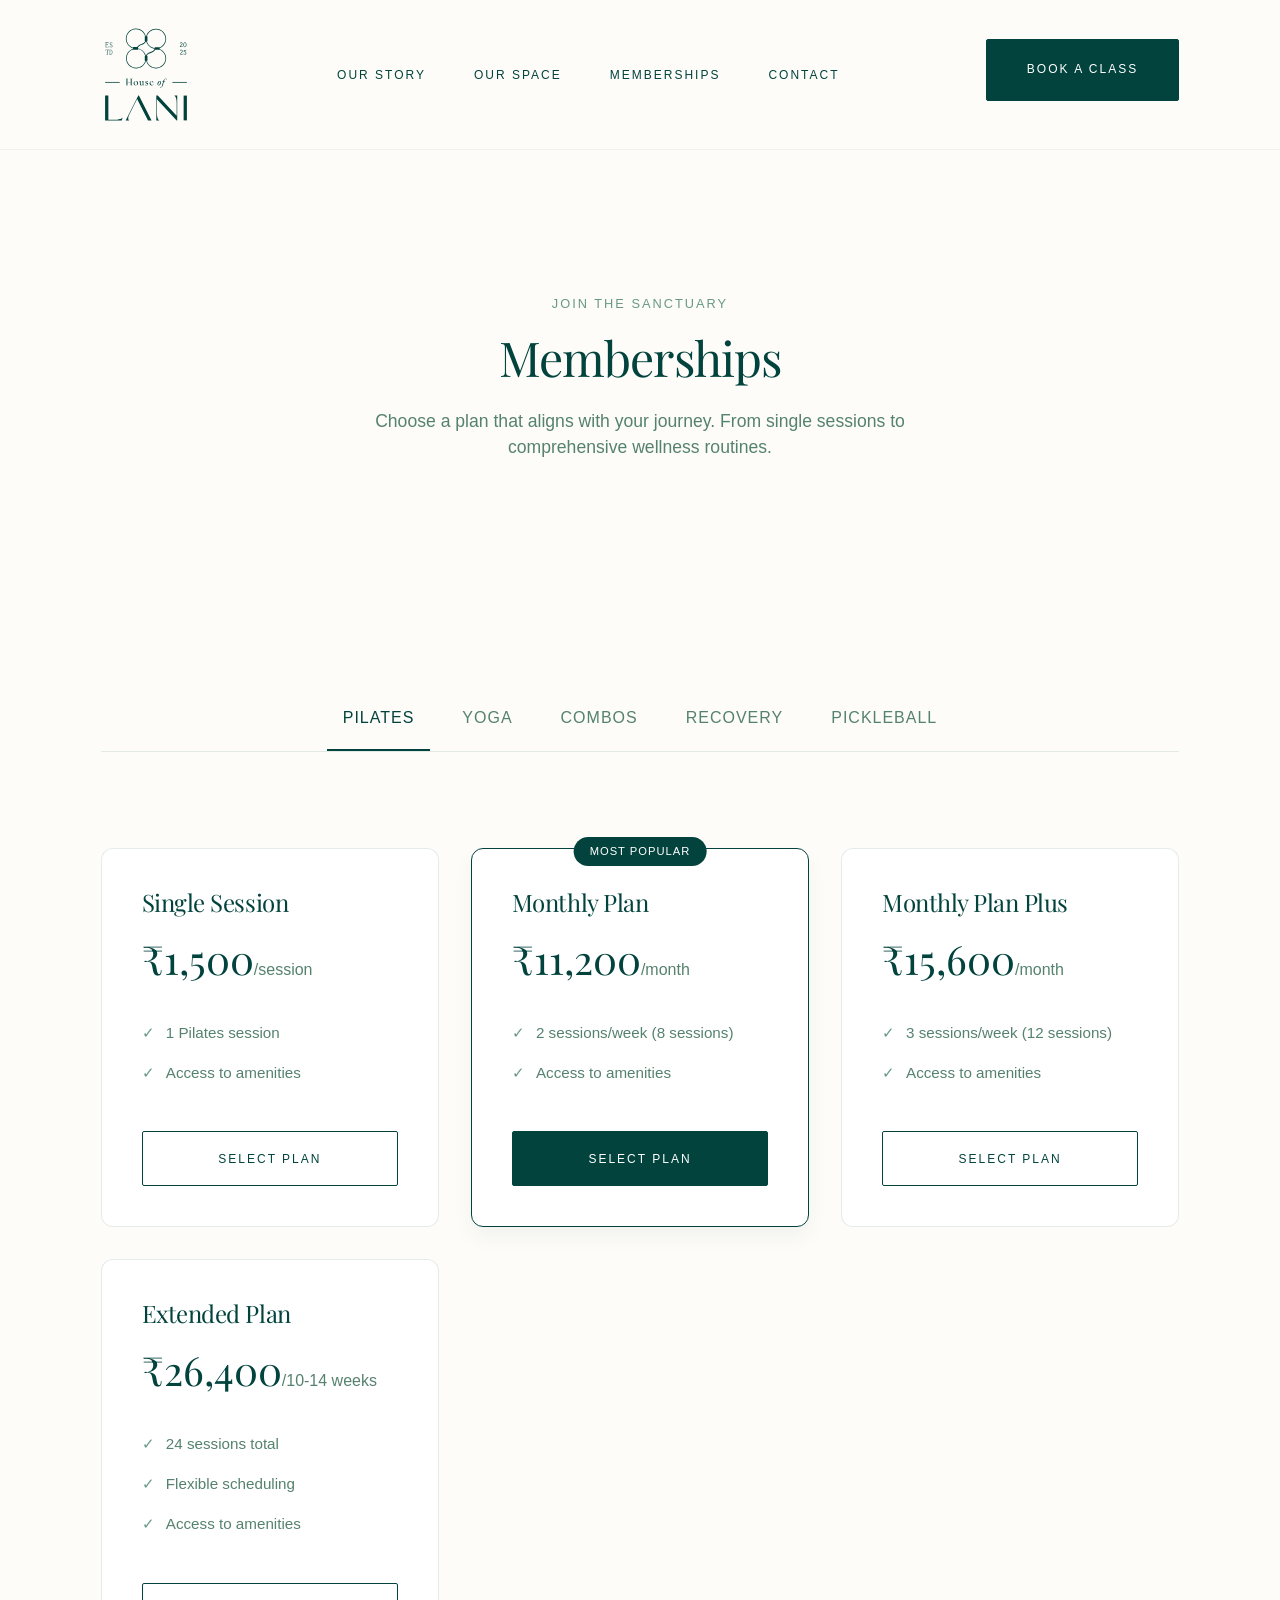
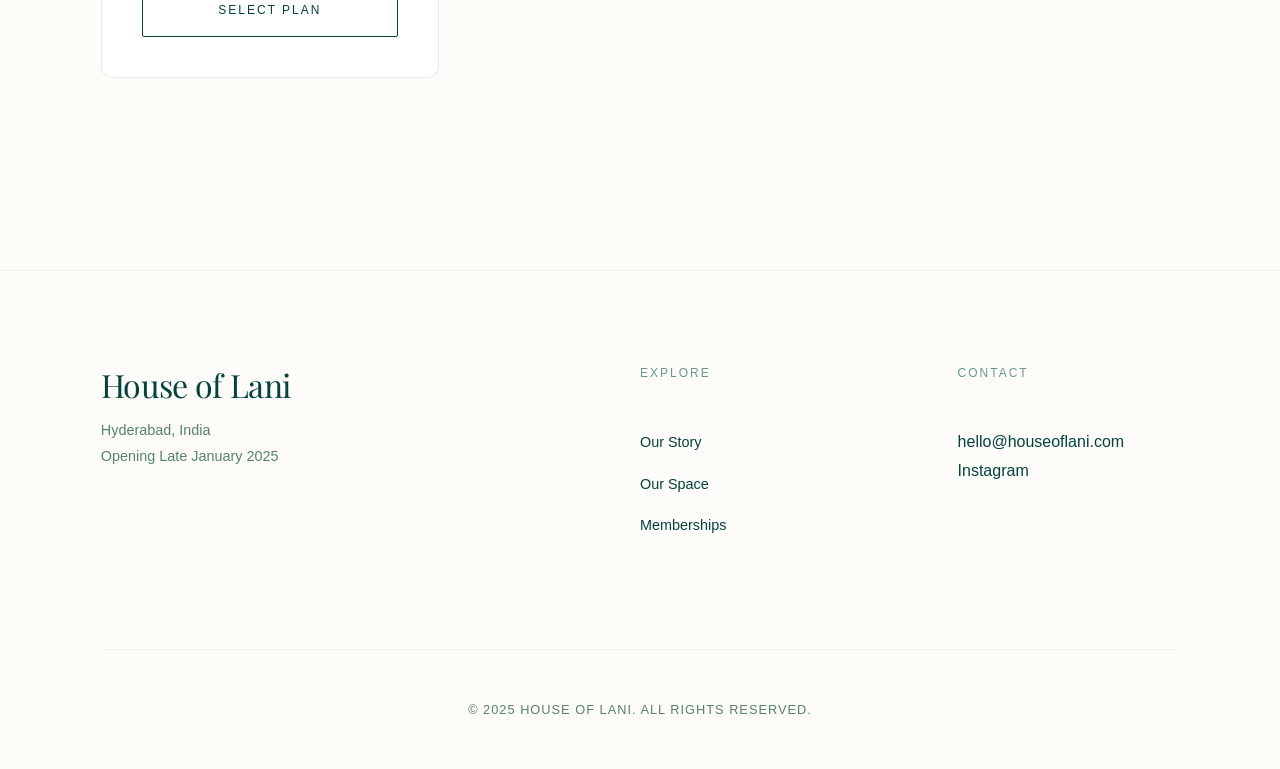
==== memberships.html @ 0f9acc12 "Add memberships page with pricing and payment modal" ====
<!doctype html>
<html lang="en">
  <head>
    <meta charset="UTF-8" />
    <meta name="viewport" content="width=device-width, initial-scale=1.0" />
    <meta
      name="description"
      content="House of Lani Memberships. Discover our plans for Pilates, Yoga, Recovery, and more."
    />
    <title>Memberships | House of Lani</title>
    <link rel="preconnect" href="https://fonts.googleapis.com" />
    <link rel="preconnect" href="https://fonts.gstatic.com" crossorigin />
    <link rel="preconnect" href="https://api.fontshare.com" />
    <link rel="preconnect" href="https://use.typekit.net" crossorigin />

    <link rel="stylesheet" href="https://use.typekit.net/cqx1maj.css" />
    <link
      href="https://api.fontshare.com/v2/css?f[]=general-sans@300,400,500,600&display=swap"
      rel="stylesheet"
    />
    <link
      href="https://fonts.googleapis.com/css2?family=Playfair+Display:ital@0;1&display=swap"
      rel="stylesheet"
    />
    <link rel="stylesheet" href="assets/css/styles.css" />
    <link rel="stylesheet" href="assets/css/memberships.css" />
  </head>
  <body>
    <header class="site-header">
      <div class="container header-inner">
        <a href="index.html" class="logo">
          <img
            src="assets/logo.svg"
            alt="House of Lani"
            class="logo-img"
            width="689"
            height="777"
          />
        </a>
        <nav class="main-nav">
          <ul>
            <li><a href="index.html#our-story">Our Story</a></li>
            <li><a href="index.html#our-space">Our Space</a></li>
            <li><a href="memberships.html" class="active">Memberships</a></li>
            <li><a href="#contact">Contact</a></li>
          </ul>
        </nav>
        <div class="header-cta">
          <a href="index.html#memberships" class="btn btn-primary"
            >Book a Class</a
          >
        </div>
        <button class="mobile-menu-toggle" aria-label="Toggle menu">
          <span></span>
          <span></span>
        </button>
      </div>
    </header>

    <main class="memberships-page">
      <section class="memberships-hero section-padding">
        <div class="container text-center">
          <span class="overline">Join the Sanctuary</span>
          <h1 class="section-title">Memberships</h1>
          <p class="lead-text">
            Choose a plan that aligns with your journey. From single sessions to
            comprehensive wellness routines.
          </p>
        </div>
      </section>

      <section class="memberships-content section-padding">
        <div class="container">
          <!-- Tab Switcher -->
          <div class="tabs-container">
            <button class="tab-btn active" data-target="pilates">
              Pilates
            </button>
            <button class="tab-btn" data-target="yoga">Yoga</button>
            <button class="tab-btn" data-target="combos">Combos</button>
            <button class="tab-btn" data-target="recovery">Recovery</button>
            <button class="tab-btn" data-target="pickleball">Pickleball</button>
          </div>

          <!-- Tab Content -->
          <div class="tab-content active" id="pilates">
            <div class="plans-grid">
              <div class="plan-card">
                <h3 class="plan-title">Single Session</h3>
                <div class="plan-price">₹1,500<span>/session</span></div>
                <ul class="plan-features">
                  <li>1 Pilates session</li>
                  <li>Access to amenities</li>
                </ul>
                <button
                  class="btn btn-outline plan-btn"
                  onclick="openPaymentModal('Pilates Single Session', '1500')"
                >
                  Select Plan
                </button>
              </div>
              <div class="plan-card featured">
                <div class="plan-badge">Most Popular</div>
                <h3 class="plan-title">Monthly Plan</h3>
                <div class="plan-price">₹11,200<span>/month</span></div>
                <ul class="plan-features">
                  <li>2 sessions/week (8 sessions)</li>
                  <li>Access to amenities</li>
                </ul>
                <button
                  class="btn btn-primary plan-btn"
                  onclick="
                    openPaymentModal(
                      'Pilates Monthly Plan (8 sessions)',
                      '11200',
                    )
                  "
                >
                  Select Plan
                </button>
              </div>
              <div class="plan-card">
                <h3 class="plan-title">Monthly Plan Plus</h3>
                <div class="plan-price">₹15,600<span>/month</span></div>
                <ul class="plan-features">
                  <li>3 sessions/week (12 sessions)</li>
                  <li>Access to amenities</li>
                </ul>
                <button
                  class="btn btn-outline plan-btn"
                  onclick="
                    openPaymentModal(
                      'Pilates Monthly Plan Plus (12 sessions)',
                      '15600',
                    )
                  "
                >
                  Select Plan
                </button>
              </div>
              <div class="plan-card">
                <h3 class="plan-title">Extended Plan</h3>
                <div class="plan-price">₹26,400<span>/10-14 weeks</span></div>
                <ul class="plan-features">
                  <li>24 sessions total</li>
                  <li>Flexible scheduling</li>
                  <li>Access to amenities</li>
                </ul>
                <button
                  class="btn btn-outline plan-btn"
                  onclick="
                    openPaymentModal(
                      'Pilates Extended Plan (24 sessions)',
                      '26400',
                    )
                  "
                >
                  Select Plan
                </button>
              </div>
            </div>
          </div>

          <div class="tab-content" id="yoga">
            <div class="plans-grid">
              <div class="plan-card">
                <h3 class="plan-title">Single Session</h3>
                <div class="plan-price">₹800<span>/session</span></div>
                <ul class="plan-features">
                  <li>1 Yoga session</li>
                  <li>Access to amenities</li>
                </ul>
                <button
                  class="btn btn-outline plan-btn"
                  onclick="openPaymentModal('Yoga Single Session', '800')"
                >
                  Select Plan
                </button>
              </div>
              <div class="plan-card featured">
                <div class="plan-badge">Most Popular</div>
                <h3 class="plan-title">Monthly Plan</h3>
                <div class="plan-price">₹8,400<span>/month</span></div>
                <ul class="plan-features">
                  <li>3 sessions/week (12 sessions)</li>
                  <li>Access to amenities</li>
                </ul>
                <button
                  class="btn btn-primary plan-btn"
                  onclick="
                    openPaymentModal('Yoga Monthly Plan (12 sessions)', '8400')
                  "
                >
                  Select Plan
                </button>
              </div>
              <div class="plan-card">
                <h3 class="plan-title">Monthly Plan Plus</h3>
                <div class="plan-price">₹13,000<span>/month</span></div>
                <ul class="plan-features">
                  <li>5 sessions/week (20 sessions)</li>
                  <li>Access to amenities</li>
                </ul>
                <button
                  class="btn btn-outline plan-btn"
                  onclick="
                    openPaymentModal(
                      'Yoga Monthly Plan Plus (20 sessions)',
                      '13000',
                    )
                  "
                >
                  Select Plan
                </button>
              </div>
            </div>
          </div>

          <div class="tab-content" id="combos">
            <div class="plans-grid">
              <div class="plan-card">
                <h3 class="plan-title">1 Month Plan</h3>
                <div class="plan-price">₹22,800<span>/month</span></div>
                <ul class="plan-features">
                  <li>3 Yoga sessions/week</li>
                  <li>3 Pilates sessions/week</li>
                  <li>Free recovery therapy (2 sessions/week)</li>
                  <li>Free workshop access</li>
                </ul>
                <button
                  class="btn btn-outline plan-btn"
                  onclick="openPaymentModal('Combo 1 Month Plan', '22800')"
                >
                  Select Plan
                </button>
              </div>
              <div class="plan-card featured">
                <div class="plan-badge">Best Value</div>
                <h3 class="plan-title">3 Month Plan</h3>
                <div class="plan-price">₹63,600<span>/3 months</span></div>
                <ul class="plan-features">
                  <li>48 Yoga sessions</li>
                  <li>36 Pilates sessions</li>
                  <li>Flexible scheduling</li>
                  <li>Free recovery therapy (2 sessions/week)</li>
                  <li>Free workshop access</li>
                </ul>
                <button
                  class="btn btn-primary plan-btn"
                  onclick="openPaymentModal('Combo 3 Month Plan', '63600')"
                >
                  Select Plan
                </button>
              </div>
              <div class="plan-card">
                <h3 class="plan-title">6 Month Plan</h3>
                <div class="plan-price">₹1,00,800<span>/6 months</span></div>
                <ul class="plan-features">
                  <li>96 Yoga sessions</li>
                  <li>72 Pilates sessions</li>
                  <li>Flexible scheduling</li>
                  <li>Free recovery therapy (2 sessions/week)</li>
                  <li>Free workshop access</li>
                </ul>
                <button
                  class="btn btn-outline plan-btn"
                  onclick="openPaymentModal('Combo 6 Month Plan', '100800')"
                >
                  Select Plan
                </button>
              </div>
            </div>
          </div>

          <div class="tab-content" id="recovery">
            <div class="plans-grid">
              <!-- Red Light Therapy -->
              <div class="plan-card">
                <h3 class="plan-title">Red Light Therapy</h3>
                <p class="plan-subtitle">30min Single Session</p>
                <div class="plan-price">₹1,100</div>
                <button
                  class="btn btn-outline plan-btn"
                  onclick="
                    openPaymentModal('Red Light Therapy (Single)', '1100')
                  "
                >
                  Select Plan
                </button>
              </div>
              <div class="plan-card">
                <h3 class="plan-title">Red Light Therapy</h3>
                <p class="plan-subtitle">5 Sessions</p>
                <div class="plan-price">₹4,995</div>
                <button
                  class="btn btn-outline plan-btn"
                  onclick="
                    openPaymentModal('Red Light Therapy (5 Sessions)', '4995')
                  "
                >
                  Select Plan
                </button>
              </div>
              <div class="plan-card">
                <h3 class="plan-title">Red Light Therapy</h3>
                <p class="plan-subtitle">10 Sessions</p>
                <div class="plan-price">₹8,990</div>
                <button
                  class="btn btn-outline plan-btn"
                  onclick="
                    openPaymentModal('Red Light Therapy (10 Sessions)', '8990')
                  "
                >
                  Select Plan
                </button>
              </div>

              <!-- Compression Therapy -->
              <div class="plan-card">
                <h3 class="plan-title">Compression Therapy</h3>
                <p class="plan-subtitle">20min Single Session</p>
                <div class="plan-price">₹1,400</div>
                <button
                  class="btn btn-outline plan-btn"
                  onclick="
                    openPaymentModal('Compression Therapy (Single)', '1400')
                  "
                >
                  Select Plan
                </button>
              </div>
              <div class="plan-card">
                <h3 class="plan-title">Compression Therapy</h3>
                <p class="plan-subtitle">6 Sessions</p>
                <div class="plan-price">₹7,195</div>
                <button
                  class="btn btn-outline plan-btn"
                  onclick="
                    openPaymentModal('Compression Therapy (6 Sessions)', '7195')
                  "
                >
                  Select Plan
                </button>
              </div>
              <div class="plan-card">
                <h3 class="plan-title">Compression Therapy</h3>
                <p class="plan-subtitle">12 Sessions</p>
                <div class="plan-price">₹11,999</div>
                <button
                  class="btn btn-outline plan-btn"
                  onclick="
                    openPaymentModal(
                      'Compression Therapy (12 Sessions)',
                      '11999',
                    )
                  "
                >
                  Select Plan
                </button>
              </div>
            </div>
          </div>

          <div class="tab-content" id="pickleball">
            <div class="plans-grid">
              <div class="plan-card featured">
                <h3 class="plan-title">Court Booking</h3>
                <p class="plan-subtitle">Per Hour</p>
                <div class="plan-price">₹1,600<span>/hour</span></div>
                <ul class="plan-features">
                  <li>2 courts available</li>
                  <li>7am to 11pm</li>
                  <li>Equipment included</li>
                </ul>
                <button
                  class="btn btn-primary plan-btn"
                  onclick="
                    openPaymentModal(
                      'Pickleball Court Booking (1 Hour)',
                      '1600',
                    )
                  "
                >
                  Select Plan
                </button>
              </div>
            </div>
          </div>
        </div>
      </section>
    </main>

    <!-- Payment Modal -->
    <div class="payment-modal" id="paymentModal">
      <div class="payment-modal-content">
        <button class="payment-modal-close" onclick="closePaymentModal()">
          &times;
        </button>
        <div class="payment-card">
          <h3 class="payment-title">Complete Your Payment</h3>
          <p class="payment-plan-name" id="paymentPlanName">Plan Name</p>
          <div class="payment-amount" id="paymentAmount">₹0</div>

          <div class="qr-container">
            <!-- Placeholder QR Code -->
            <img
              src="https://api.qrserver.com/v1/create-qr-code/?size=200x200&data=upi://pay?pa=houseoflani@upi&pn=House%20of%20Lani&cu=INR"
              alt="UPI QR Code"
              class="qr-image"
              width="200"
              height="200"
            />
            <p class="upi-id">UPI ID: <strong>houseoflani@upi</strong></p>
          </div>

          <div class="payment-instructions">
            <p>
              1. Scan the QR code with any UPI app (GPay, PhonePe, Paytm, etc.)
            </p>
            <p>
              2. Complete the payment of
              <strong id="instructionAmount">₹0</strong>
            </p>
            <p>3. Take a screenshot of the successful payment</p>
            <p>
              4. Send the screenshot to us on WhatsApp to activate your plan
            </p>
          </div>

          <a
            href="https://wa.me/918143935353"
            target="_blank"
            rel="noopener noreferrer"
            class="btn btn-primary whatsapp-btn"
          >
            I've paid, send screenshot on WhatsApp
          </a>
        </div>
      </div>
    </div>

    <footer class="site-footer" id="contact">
      <div class="container">
        <div class="footer-grid">
          <div class="footer-brand">
            <h4>House of Lani</h4>
            <p>Hyderabad, India</p>
            <p>Opening Late January 2025</p>
          </div>
          <div class="footer-links">
            <h5>Explore</h5>
            <ul>
              <li><a href="index.html#our-story">Our Story</a></li>
              <li><a href="index.html#our-space">Our Space</a></li>
              <li><a href="memberships.html">Memberships</a></li>
            </ul>
          </div>
          <div class="footer-contact">
            <h5>Contact</h5>
            <p>hello@houseoflani.com</p>
            <div class="social-links">
              <a href="#">Instagram</a>
            </div>
          </div>
        </div>
        <div class="footer-bottom">
          <p>&copy; 2025 House of Lani. All rights reserved.</p>
        </div>
      </div>
    </footer>

    <script>
      // Tab Switching Logic
      document.querySelectorAll(".tab-btn").forEach((button) => {
        button.addEventListener("click", () => {
          // Remove active class from all buttons and contents
          document
            .querySelectorAll(".tab-btn")
            .forEach((btn) => btn.classList.remove("active"));
          document
            .querySelectorAll(".tab-content")
            .forEach((content) => content.classList.remove("active"));

          // Add active class to clicked button and corresponding content
          button.classList.add("active");
          const targetId = button.getAttribute("data-target");
          document.getElementById(targetId).classList.add("active");
        });
      });

      // Payment Modal Logic
      function openPaymentModal(planName, amount) {
        document.getElementById("paymentPlanName").textContent = planName;

        // Format amount with commas
        const formattedAmount = new Intl.NumberFormat("en-IN").format(amount);
        document.getElementById("paymentAmount").textContent =
          "₹" + formattedAmount;
        document.getElementById("instructionAmount").textContent =
          "₹" + formattedAmount;

        // Update QR code with specific amount (optional, but good for UX)
        const qrImage = document.querySelector(".qr-image");
        qrImage.src = `https://api.qrserver.com/v1/create-qr-code/?size=200x200&data=upi://pay?pa=houseoflani@upi&pn=House%20of%20Lani&am=${amount}&cu=INR`;

        document.getElementById("paymentModal").classList.add("is-active");
        document.body.style.overflow = "hidden"; // Prevent scrolling behind modal
      }

      function closePaymentModal() {
        document.getElementById("paymentModal").classList.remove("is-active");
        document.body.style.overflow = ""; // Restore scrolling
      }

      // Close modal on outside click
      document
        .getElementById("paymentModal")
        .addEventListener("click", function (e) {
          if (e.target === this) {
            closePaymentModal();
          }
        });
    </script>
    <script src="assets/js/main.js" defer></script>
  </body>
</html>
---- assets/css/styles.css ----
:root {
  /* Color Palette - Refined for Luxury */
  --color-teal: #02433d;
  --color-sage: #689988;
  --color-beige: #eac29c;
  --color-mint: #c7e2cd;
  --color-peach: #ffe0da;

  --color-text-main: #02433d;
  --color-text-light: #55826e;
  --color-bg-light: #fdfcf8; /* Warmer, cleaner off-white */
  --color-white: #ffffff;

  /* Typography */
  --font-heading: "ivyora-display", "IvyOra Display", "Playfair Display", serif;
  --font-body: "General Sans", sans-serif;

  /* Spacing - Increased for "Breathing Room" */
  --spacing-sm: 1.5rem;
  --spacing-md: 3rem;
  --spacing-lg: 6rem;
  --spacing-xl: 12rem; /* Significant increase */

  /* Border Radius - Soft but refined */
  --radius-sm: 4px;
  --radius-md: 12px; /* Reduced from 24px for a more mature look */
  --radius-lg: 20px;
}

* {
  margin: 0;
  padding: 0;
  box-sizing: border-box;
}

body {
  font-family: var(--font-body);
  color: var(--color-text-main);
  background-color: var(--color-bg-light);
  line-height: 1.8; /* Increased line height */
  -webkit-font-smoothing: antialiased;
  font-weight: 300; /* Lighter body weight */
}

h1,
h2,
h3,
h4,
h5,
h6 {
  font-family: var(--font-heading);
  font-weight: 400;
  line-height: 1.1;
  margin-bottom: var(--spacing-sm);
  letter-spacing: -0.02em; /* Tighter headings for elegance */
}

h1 i,
h2 i,
h3 i {
  font-family: var(--font-heading);
  font-weight: 400;
  font-style: italic;
}

a {
  text-decoration: none;
  color: inherit;
  transition: all 0.4s ease;
}

ul {
  list-style: none;
}

img {
  max-width: 100%;
  display: block;
  object-fit: cover;
}

.container {
  width: 88%;
  max-width: 1400px; /* Wider container */
  margin: 0 auto;
  padding: 0 var(--spacing-sm);
}

.section-padding {
  padding: var(--spacing-xl) 0;
}

.text-center {
  text-align: center;
}

/* Buttons - Minimalist & Exclusive */
.btn {
  display: inline-block;
  padding: 1.2rem 2.5rem;
  border-radius: 0; /* Sharp corners for luxury, or very slight radius */
  border-radius: 2px;
  font-family: var(--font-body);
  font-weight: 400;
  text-transform: uppercase;
  letter-spacing: 2px; /* Wide tracking */
  font-size: 0.75rem;
  cursor: pointer;
  transition: all 0.4s ease;
  position: relative;
  overflow: hidden;
}

.btn-primary {
  background-color: var(--color-teal);
  color: var(--color-white);
  border: 1px solid var(--color-teal);
}

.btn-primary:hover {
  background-color: transparent;
  color: var(--color-teal);
}

.btn-outline {
  background-color: transparent;
  color: var(--color-teal);
  border: 1px solid var(--color-teal);
}

.btn-outline:hover {
  background-color: var(--color-teal);
  color: var(--color-white);
}

/* Header - Minimalist */
.site-header {
  padding: 1.5rem 0; /* Reduced padding for a tighter header */
  position: fixed;
  width: 100%;
  top: 0;
  background-color: rgba(253, 252, 248, 0.95); /* Slightly more opaque */
  backdrop-filter: blur(12px);
  z-index: 1000;
  transition: padding 0.3s ease;
  border-bottom: 1px solid rgba(2, 67, 61, 0.05);
}

.header-inner {
  display: flex;
  justify-content: space-between;
  align-items: center;
}

.logo {
  display: block;
  width: 90px; /* Reduced from 160px for better proportion in fixed header */
  transition: opacity 0.3s ease;
}

.logo:hover {
  opacity: 0.8;
}

.logo-img {
  width: 100%;
  height: auto;
  display: block;
}

.main-nav ul {
  display: flex;
  gap: 3rem;
}

.main-nav a {
  font-size: 0.75rem;
  font-weight: 500;
  text-transform: uppercase;
  letter-spacing: 2px;
  color: var(--color-text-main);
  position: relative;
}

.main-nav a::after {
  content: "";
  position: absolute;
  bottom: -5px;
  left: 0;
  width: 0;
  height: 1px;
  background-color: var(--color-sage);
  transition: width 0.3s ease;
}

.main-nav a:hover::after {
  width: 100%;
}

.header-cta {
  display: block;
}

.mobile-menu-toggle {
  display: none;
  background: none;
  border: none;
  cursor: pointer;
  flex-direction: column;
  gap: 8px;
}

.mobile-menu-toggle span {
  display: block;
  width: 30px;
  height: 1px; /* Thinner lines */
  background-color: var(--color-teal);
}

/* Hero - Cinematic */
.hero {
  position: relative;
  height: 100vh;
  display: flex;
  align-items: center;
  justify-content: center;
  text-align: center;
  overflow: hidden;
}

.hero-bg {
  position: absolute;
  top: 0;
  left: 0;
  width: 100%;
  height: 100%;
  /* Darker, moodier overlay */
  background:
    linear-gradient(rgba(2, 67, 61, 0.4), rgba(2, 67, 61, 0.3)),
    url("https://images.unsplash.com/photo-1599901860904-17e6ed7083a0?q=80&w=2069&auto=format&fit=crop")
      no-repeat center center/cover;
  z-index: -1;
  animation: zoomSlow 20s infinite alternate;
}

@keyframes zoomSlow {
  from {
    transform: scale(1);
  }
  to {
    transform: scale(1.05);
  }
}

.hero-content {
  color: var(--color-white);
  max-width: 900px;
  padding-top: 15vh; /* Added padding to account for fixed header */
}

.hero-title {
  font-size: 5rem; /* Larger */
  margin-bottom: var(--spacing-md);
  font-weight: 400;
  line-height: 1.1;
}

.hero-title i {
  font-family: var(--font-heading);
  font-weight: 400;
}

.hero-subtitle {
  font-size: 1.1rem;
  margin-bottom: var(--spacing-lg);
  font-weight: 300;
  letter-spacing: 1px;
  opacity: 0.9;
  max-width: 600px;
  margin-left: auto;
  margin-right: auto;
}

/* Philosophy - Editorial */
.philosophy-inner {
  max-width: 1200px;
  margin: 0 auto;
}

.story-content-grid {
  display: grid;
  grid-template-columns: 1fr;
  gap: var(--spacing-md);
  margin-bottom: var(--spacing-xl);
  text-align: left;
}

@media (min-width: 900px) {
  .story-content-grid {
    grid-template-columns: 1.2fr 1fr;
    gap: var(--spacing-xl);
    align-items: start;
  }
}

.story-header .overline {
  display: block;
  margin-bottom: var(--spacing-sm);
  color: var(--color-sage);
  font-size: 0.85rem;
  letter-spacing: 0.15em;
  text-transform: uppercase;
  font-weight: 500;
}

.philosophy .section-title {
  font-size: 3.5rem;
  color: var(--color-teal);
  line-height: 1.15;
}

.philosophy .section-title i {
  font-family: var(--font-heading);
  font-weight: 400;
  font-style: italic;
}

.story-body {
  padding-top: var(--spacing-sm);
}

.lead-text {
  font-size: 1.35rem;
  color: var(--color-text-main);
  margin-bottom: var(--spacing-md);
  font-weight: 400;
  line-height: 1.5;
}

.story-body p {
  margin-bottom: var(--spacing-md);
  color: var(--color-text-light);
  font-size: 1.1rem;
}

.story-quote {
  font-family: var(--font-heading);
  font-size: 1.8rem;
  color: var(--color-teal);
  margin-top: var(--spacing-md);
  padding-left: var(--spacing-sm);
  border-left: 1px solid var(--color-beige);
  font-style: italic;
  line-height: 1.4;
}

.values-grid {
  display: grid;
  grid-template-columns: repeat(3, 1fr);
  gap: var(--spacing-lg);
  margin-top: var(--spacing-lg);
  border-top: 1px solid rgba(2, 67, 61, 0.1);
  padding-top: var(--spacing-lg);
}

.value-item h3 {
  font-size: 1.2rem;
  color: var(--color-teal);
  margin-bottom: var(--spacing-sm);
  text-transform: uppercase;
  letter-spacing: 2px;
  font-size: 0.9rem;
}

.value-item p {
  font-size: 0.95rem;
  color: var(--color-text-light);
}

/* Editorial Offerings Layout */
.editorial-intro {
  text-align: center;
  max-width: 600px;
  margin: 0 auto var(--spacing-xl);
}

.offerings-list {
  display: flex;
  flex-direction: column;
  gap: var(--spacing-xl);
}

.offering-item {
  display: grid;
  grid-template-columns: 1fr 1fr;
  gap: var(--spacing-lg);
  align-items: center;
  position: relative;
}

.offering-item--reverse .offering-image {
  order: 2;
}

.offering-item--reverse .offering-content {
  order: 1;
}

.offering-image {
  position: relative;
  overflow: hidden;
  height: 600px; /* Tall portrait/editorial feel */
  border-radius: var(--radius-sm);
  background-color: var(--color-sage); /* Default fallback */
}

/* Theme-colored placeholders */
.offering-item:nth-child(1) .offering-image {
  background-color: #e8f1ef;
} /* Light Sage */
.offering-item:nth-child(2) .offering-image {
  background-color: #fdf6f0;
} /* Light Beige */
.offering-item:nth-child(3) .offering-image {
  background-color: #f0f7f4;
} /* Light Mint */
.offering-item:nth-child(4) .offering-image {
  background-color: #fff5f2;
} /* Light Peach */
.offering-item:nth-child(5) .offering-image {
  background-color: #f5f9f8;
} /* Very Light Teal */

.offering-image img {
  width: 100%;
  height: 100%;
  object-fit: cover;
  transition: transform 1.5s ease;
  /* Ensure image covers the background color */
  display: block;
}

.offering-item:hover .offering-image img {
  transform: scale(1.05);
}

.offering-content {
  padding: var(--spacing-md);
  max-width: 500px; /* Keep text measure readable */
  margin: 0 auto;
}

.offering-number {
  display: block;
  font-family: var(--font-body);
  font-size: 0.85rem;
  color: var(--color-sage);
  margin-bottom: var(--spacing-sm);
  letter-spacing: 0.1em;
}

.offering-content .offering-title {
  font-size: 3.5rem;
  color: var(--color-teal);
  margin-bottom: var(--spacing-sm);
  line-height: 1.1;
}

.offering-content p {
  margin-bottom: var(--spacing-md);
  color: var(--color-text-light);
  font-size: 1.1rem;
  line-height: 1.7;
}

/* Offset Overlap Effect for Desktop (Optional High-End Touch) */
@media (min-width: 1024px) {
  .offering-item {
    gap: 0; /* Remove gap for overlap */
  }

  .offering-image {
    width: 60%; /* Image takes 60% */
  }

  .offering-item:not(.offering-item--reverse) .offering-content {
    margin-left: -10%; /* Pull content into image */
    padding: var(--spacing-lg);
    background-color: var(--color-bg-light); /* Mask background */
    z-index: 2;
    position: relative;
  }

  .offering-item--reverse .offering-image {
    margin-left: auto; /* Push image to right */
  }

  .offering-item--reverse .offering-content {
    margin-right: -10%; /* Pull content into image from left */
    padding: var(--spacing-lg);
    background-color: var(--color-bg-light);
    z-index: 2;
    position: relative;
  }
}

/* Responsive adjustments */
@media (max-width: 900px) {
  .offering-item {
    grid-template-columns: 1fr;
    gap: var(--spacing-md);
    text-align: center;
  }

  .offering-item--reverse .offering-image {
    order: 0; /* Stack image on top always on mobile */
  }

  .offering-item--reverse .offering-content {
    order: 1;
  }

  .offering-image {
    height: 400px;
    width: 100%;
  }

  .offering-content {
    padding: 0;
    margin: 0 auto;
  }

  .offering-content .offering-title {
    font-size: 2.5rem;
  }
}

/* Membership - Minimal */
.membership {
  background-color: var(--color-teal);
  color: var(--color-white);
  text-align: center;
  position: relative;
  overflow: hidden;
}

/* Decorative circle */
.membership::before {
  content: "";
  position: absolute;
  top: 50%;
  left: 50%;
  transform: translate(-50%, -50%);
  width: 60vw;
  height: 60vw;
  border: 1px solid rgba(255, 255, 255, 0.05);
  border-radius: 50%;
  pointer-events: none;
}

.membership .section-title {
  color: var(--color-beige);
  font-size: 4rem;
  font-weight: 400;
  margin-bottom: var(--spacing-md);
}

.membership p {
  max-width: 500px;
  margin: 0 auto var(--spacing-lg);
  font-size: 1.1rem;
  opacity: 0.8;
  font-weight: 300;
}

.cta-group {
  display: flex;
  justify-content: center;
  gap: var(--spacing-md);
}

.membership .btn-primary {
  background-color: var(--color-beige);
  color: var(--color-teal);
  border-color: var(--color-beige);
}

.membership .btn-primary:hover {
  background-color: transparent;
  color: var(--color-beige);
}

.membership .btn-outline {
  color: var(--color-beige);
  border-color: var(--color-beige);
}

.membership .btn-outline:hover {
  background-color: var(--color-beige);
  color: var(--color-teal);
}

/* Footer - Clean */
.site-footer {
  background-color: var(--color-bg-light);
  padding: var(--spacing-lg) 0 var(--spacing-md);
  border-top: 1px solid rgba(2, 67, 61, 0.05);
}

.footer-grid {
  display: grid;
  grid-template-columns: 2fr 1fr 1fr;
  gap: var(--spacing-lg);
  margin-bottom: var(--spacing-lg);
}

.footer-brand h4 {
  font-size: 2rem;
  color: var(--color-teal);
  margin-bottom: 1rem;
}

.footer-brand p {
  color: var(--color-text-light);
  font-size: 0.9rem;
}

.footer-links h5,
.footer-contact h5 {
  font-family: var(--font-body);
  text-transform: uppercase;
  letter-spacing: 2px;
  font-size: 0.75rem;
  margin-bottom: var(--spacing-md);
  color: var(--color-sage);
}

.footer-links ul li {
  margin-bottom: 0.8rem;
}

.footer-links a {
  font-size: 0.9rem;
  color: var(--color-text-main);
}

.footer-links a:hover {
  color: var(--color-sage);
  padding-left: 5px;
}

.footer-bottom {
  text-align: center;
  padding-top: var(--spacing-md);
  border-top: 1px solid rgba(2, 67, 61, 0.05);
  font-size: 0.8rem;
  color: var(--color-text-light);
  letter-spacing: 1px;
  text-transform: uppercase;
}

/* Responsive */
@media (max-width: 1024px) {
  .pillars-grid {
    grid-template-columns: repeat(2, 1fr);
    gap: var(--spacing-md);
  }

  .pillar-card {
    grid-column: span 1 !important;
    margin-top: 0 !important;
  }

  .container {
    width: 92%;
  }

  /* Editorial Offerings Tablet Fix */
  .offering-item {
    gap: 0;
  }

  .offering-image {
    height: 500px;
  }
}

@media (max-width: 768px) {
  :root {
    --spacing-xl: 6rem;
    --spacing-lg: 3.5rem;
    --spacing-md: 2rem;
    --spacing-sm: 1rem;
  }

  /* Typography */
  h1.hero-title {
    font-size: 3rem;
  }

  h2.section-title {
    font-size: 2.5rem !important;
  }

  .story-quote {
    font-size: 1.4rem;
    padding-left: 0;
    border-left: none;
    border-top: 1px solid var(--color-beige);
    padding-top: var(--spacing-sm);
  }

  /* Header / Mobile Menu */
  .site-header {
    padding: 0.8rem 0;
  }

  .logo {
    width: 25px;
  }

  .header-cta {
    display: none;
  }

  .mobile-menu-toggle {
    display: flex;
    z-index: 1002;
  }

  .mobile-menu-toggle.active span:first-child {
    transform: translateY(4.5px) rotate(45deg);
  }

  .mobile-menu-toggle.active span:last-child {
    transform: translateY(-4.5px) rotate(-45deg);
  }

  .mobile-menu-toggle span {
    transition: transform 0.3s ease;
  }

  .main-nav {
    position: fixed;
    top: 0;
    left: 0;
    width: 100%;
    height: 100vh;
    background-color: var(--color-bg-light);
    display: flex;
    align-items: center;
    justify-content: center;
    transform: translateY(-100%);
    transition: transform 0.5s cubic-bezier(0.16, 1, 0.3, 1);
    z-index: 1001;
  }

  .main-nav.active {
    display: flex;
    transform: translateY(0);
  }

  .main-nav ul {
    flex-direction: column;
    align-items: center;
    gap: 2rem;
  }

  .main-nav a {
    font-size: 1.5rem;
    font-family: var(--font-heading);
    text-transform: none;
    font-style: italic;
  }

  /* Values */
  .values-grid {
    grid-template-columns: 1fr;
    border-top: none;
    gap: var(--spacing-md);
  }

  /* Editorial Offerings Mobile */
  .editorial-intro {
    margin-bottom: var(--spacing-lg);
  }

  .offering-item {
    display: flex;
    flex-direction: column;
    gap: 0;
    margin-bottom: var(--spacing-lg);
  }

  .offering-image {
    height: 400px; /* Tall portrait on mobile too */
    width: 100%;
    border-radius: var(--radius-sm);
  }

  .offering-content {
    padding: var(--spacing-md) 0 0 0;
    text-align: left; /* Editorial alignment */
    width: 100%;
    max-width: 100%;
  }

  .offering-content .offering-title {
    font-size: 2.5rem;
  }

  /* Reset offsets/margins from desktop overlap */
  .offering-item:not(.offering-item--reverse) .offering-content,
  .offering-item--reverse .offering-content {
    margin: 0;
    padding: var(--spacing-md) 0 0 0;
    background-color: transparent;
  }

  .offering-number {
    font-size: 0.75rem;
    margin-bottom: 0.5rem;
  }

  /* Footer */
  .footer-grid {
    grid-template-columns: 1fr;
    text-align: center;
    gap: var(--spacing-md);
  }

  .footer-brand {
    margin-bottom: var(--spacing-md);
  }

  /* Membership */
  .membership .section-title {
    font-size: 2.5rem;
  }

  .membership::before {
    width: 120vw;
    height: 120vw;
  }

  .cta-group {
    flex-direction: column;
    gap: 1rem;
    padding: 0 2rem;
  }
}
---- assets/css/memberships.css ----
/* Memberships Page Styles */

.memberships-page {
  padding-top: 100px; /* Offset for fixed header */
}

.memberships-hero {
  background-color: var(--color-bg-light);
  padding-bottom: var(--spacing-md);
}

.memberships-hero .overline {
  display: block;
  font-size: 0.8rem;
  text-transform: uppercase;
  letter-spacing: 2px;
  color: var(--color-sage);
  margin-bottom: 1rem;
}

.memberships-hero .section-title {
  font-size: 3rem;
  margin-bottom: 1.5rem;
}

.memberships-hero .lead-text {
  max-width: 600px;
  margin: 0 auto;
  font-size: 1.1rem;
  color: var(--color-text-light);
}

/* Tabs */
.tabs-container {
  display: flex;
  justify-content: center;
  gap: 1rem;
  margin-bottom: var(--spacing-lg);
  flex-wrap: wrap;
  border-bottom: 1px solid rgba(2, 67, 61, 0.1);
  padding-bottom: 1rem;
}

.tab-btn {
  background: none;
  border: none;
  font-family: var(--font-body);
  font-size: 1rem;
  color: var(--color-text-light);
  cursor: pointer;
  padding: 0.5rem 1rem;
  position: relative;
  transition: color 0.3s ease;
  text-transform: uppercase;
  letter-spacing: 1px;
}

.tab-btn:hover {
  color: var(--color-teal);
}

.tab-btn.active {
  color: var(--color-teal);
  font-weight: 500;
}

.tab-btn.active::after {
  content: "";
  position: absolute;
  bottom: -1rem;
  left: 0;
  width: 100%;
  height: 2px;
  background-color: var(--color-teal);
}

.tab-content {
  display: none;
  animation: fadeIn 0.5s ease;
}

.tab-content.active {
  display: block;
}

@keyframes fadeIn {
  from {
    opacity: 0;
    transform: translateY(10px);
  }
  to {
    opacity: 1;
    transform: translateY(0);
  }
}

/* Plans Grid */
.plans-grid {
  display: grid;
  grid-template-columns: repeat(auto-fit, minmax(300px, 1fr));
  gap: 2rem;
  align-items: stretch;
}

.plan-card {
  background-color: var(--color-white);
  border: 1px solid rgba(2, 67, 61, 0.1);
  border-radius: var(--radius-md);
  padding: 2.5rem;
  display: flex;
  flex-direction: column;
  transition:
    transform 0.3s ease,
    box-shadow 0.3s ease;
  position: relative;
}

.plan-card:hover {
  transform: translateY(-5px);
  box-shadow: 0 15px 30px rgba(2, 67, 61, 0.05);
}

.plan-card.featured {
  border-color: var(--color-teal);
  box-shadow: 0 10px 20px rgba(2, 67, 61, 0.05);
}

.plan-badge {
  position: absolute;
  top: -12px;
  left: 50%;
  transform: translateX(-50%);
  background-color: var(--color-teal);
  color: var(--color-white);
  font-size: 0.7rem;
  text-transform: uppercase;
  letter-spacing: 1px;
  padding: 0.3rem 1rem;
  border-radius: 20px;
  white-space: nowrap;
}

.plan-title {
  font-size: 1.5rem;
  margin-bottom: 0.5rem;
  font-family: var(--font-heading);
}

.plan-subtitle {
  font-size: 0.9rem;
  color: var(--color-text-light);
  margin-bottom: 1rem;
}

.plan-price {
  font-size: 2.5rem;
  font-weight: 400;
  color: var(--color-teal);
  margin-bottom: 1.5rem;
  font-family: var(--font-heading);
}

.plan-price span {
  font-size: 1rem;
  color: var(--color-text-light);
  font-family: var(--font-body);
}

.plan-features {
  margin-bottom: 2rem;
  flex-grow: 1;
}

.plan-features li {
  margin-bottom: 0.8rem;
  padding-left: 1.5rem;
  position: relative;
  font-size: 0.95rem;
  color: var(--color-text-light);
}

.plan-features li::before {
  content: "✓";
  position: absolute;
  left: 0;
  color: var(--color-sage);
}

.plan-btn {
  width: 100%;
  text-align: center;
}

/* Payment Modal */
.payment-modal {
  position: fixed;
  top: 0;
  left: 0;
  width: 100%;
  height: 100%;
  z-index: 9999;
  display: flex;
  align-items: center;
  justify-content: center;
  opacity: 0;
  pointer-events: none;
  transition: opacity 0.4s ease;
  background-color: rgba(253, 252, 248, 0.95);
  backdrop-filter: blur(10px);
  -webkit-backdrop-filter: blur(10px);
}

.payment-modal.is-active {
  opacity: 1;
  pointer-events: all;
}

.payment-modal-content {
  position: relative;
  width: 90%;
  max-width: 500px;
  background: var(--color-white);
  border-radius: var(--radius-lg);
  box-shadow: 0 20px 40px rgba(0, 0, 0, 0.1);
  padding: 3rem 2rem;
  transform: translateY(20px);
  transition: transform 0.4s ease;
  text-align: center;
}

.payment-modal.is-active .payment-modal-content {
  transform: translateY(0);
}

.payment-modal-close {
  position: absolute;
  top: 20px;
  right: 20px;
  background: none;
  border: none;
  font-size: 2rem;
  cursor: pointer;
  color: var(--color-teal);
  z-index: 10;
  line-height: 1;
}

.payment-title {
  font-size: 1.8rem;
  margin-bottom: 0.5rem;
}

.payment-plan-name {
  color: var(--color-text-light);
  font-size: 1.1rem;
  margin-bottom: 0.5rem;
}

.payment-amount {
  font-size: 2.5rem;
  font-family: var(--font-heading);
  color: var(--color-teal);
  margin-bottom: 2rem;
}

.qr-container {
  background-color: var(--color-bg-light);
  padding: 2rem;
  border-radius: var(--radius-md);
  margin-bottom: 2rem;
  display: inline-block;
  border: 1px solid rgba(2, 67, 61, 0.05);
}

.qr-image {
  width: 200px;
  height: 200px;
  margin: 0 auto 1rem;
  display: block;
}

.upi-id {
  font-size: 1.1rem;
  color: var(--color-teal);
  margin: 0;
}

.payment-instructions {
  text-align: left;
  margin-bottom: 2rem;
  background-color: rgba(104, 153, 136, 0.05);
  padding: 1.5rem;
  border-radius: var(--radius-md);
}

.payment-instructions p {
  margin-bottom: 0.5rem;
  font-size: 0.9rem;
  color: var(--color-text-main);
}

.payment-instructions p:last-child {
  margin-bottom: 0;
}

.whatsapp-btn {
  width: 100%;
  background-color: #25d366; /* WhatsApp Green */
  border-color: #25d366;
  color: white;
  display: flex;
  align-items: center;
  justify-content: center;
  gap: 10px;
}

.whatsapp-btn:hover {
  background-color: #128c7e;
  border-color: #128c7e;
  color: white;
}

/* Responsive Adjustments */
@media (max-width: 768px) {
  .memberships-hero .section-title {
    font-size: 2.5rem;
  }

  .tabs-container {
    gap: 0.5rem;
  }

  .tab-btn {
    font-size: 0.85rem;
    padding: 0.5rem;
  }

  .payment-modal-content {
    padding: 2rem 1.5rem;
  }

  .qr-image {
    width: 150px;
    height: 150px;
  }
}
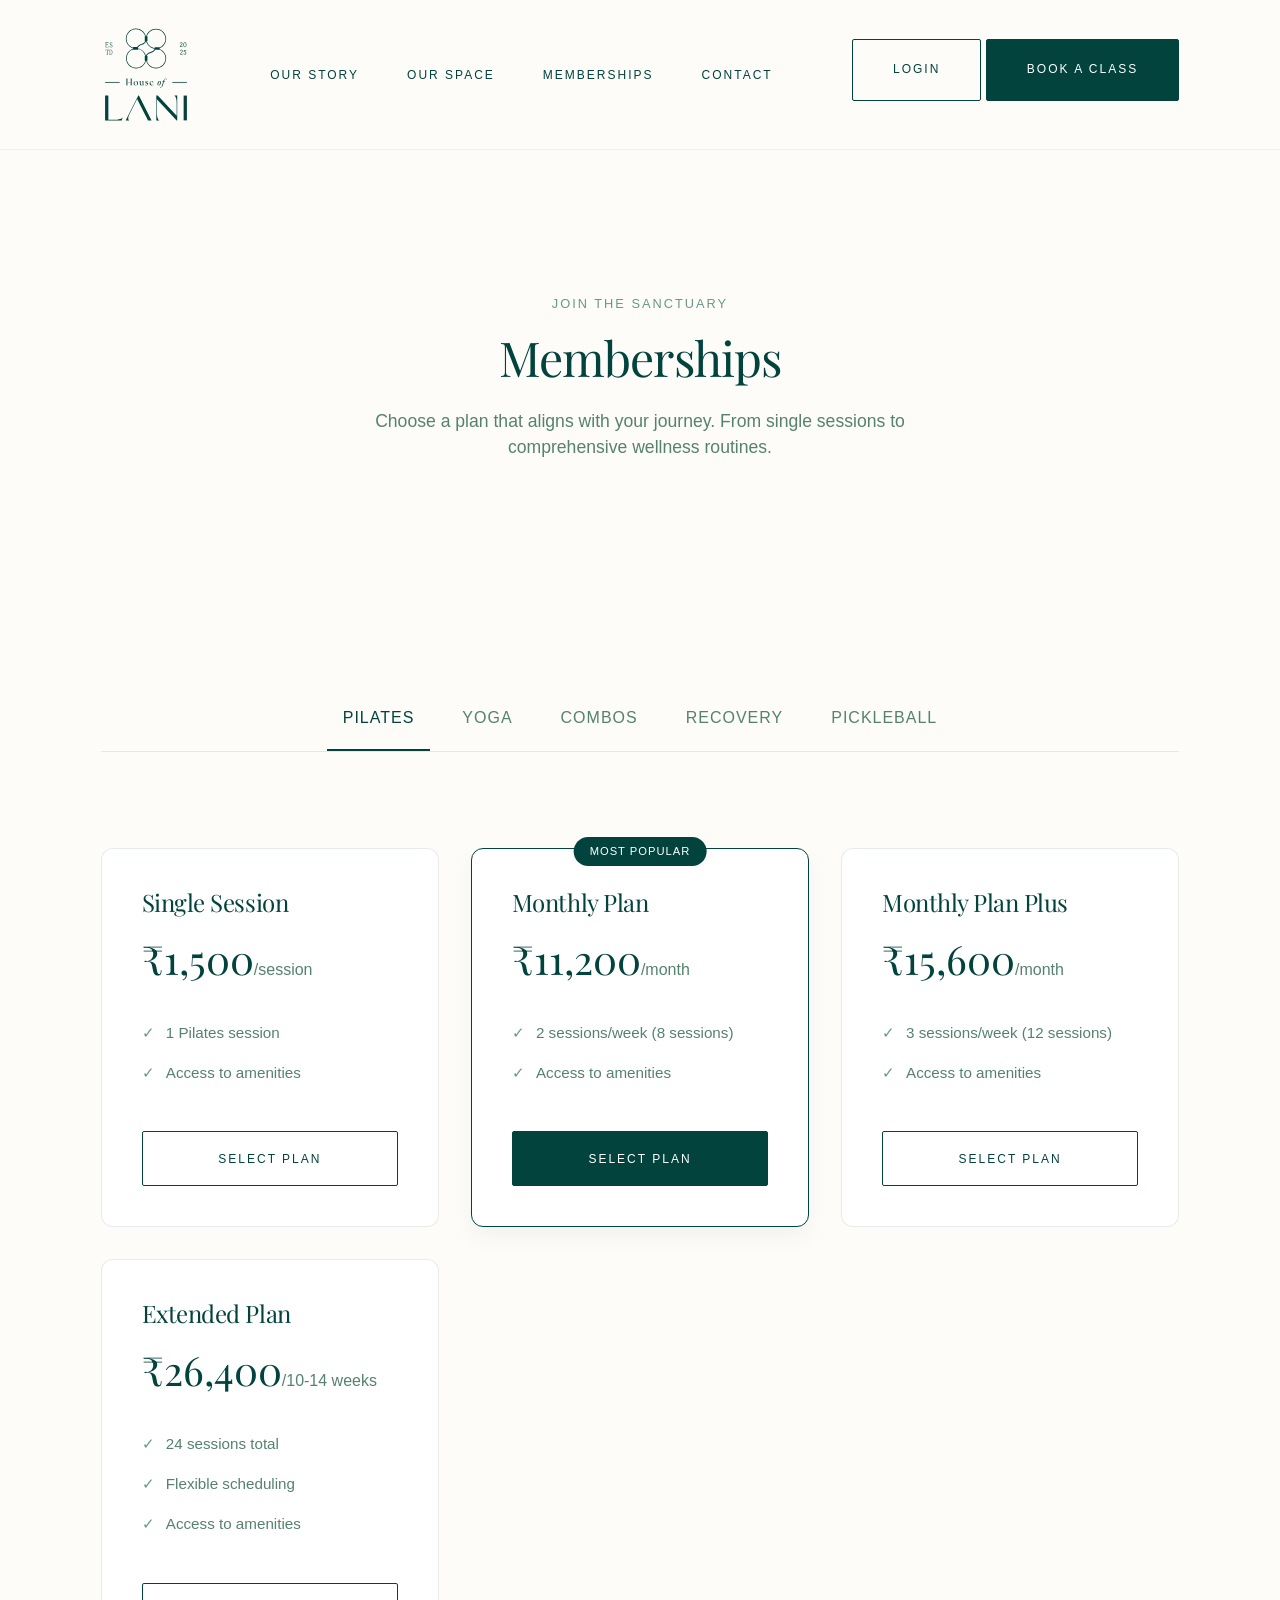
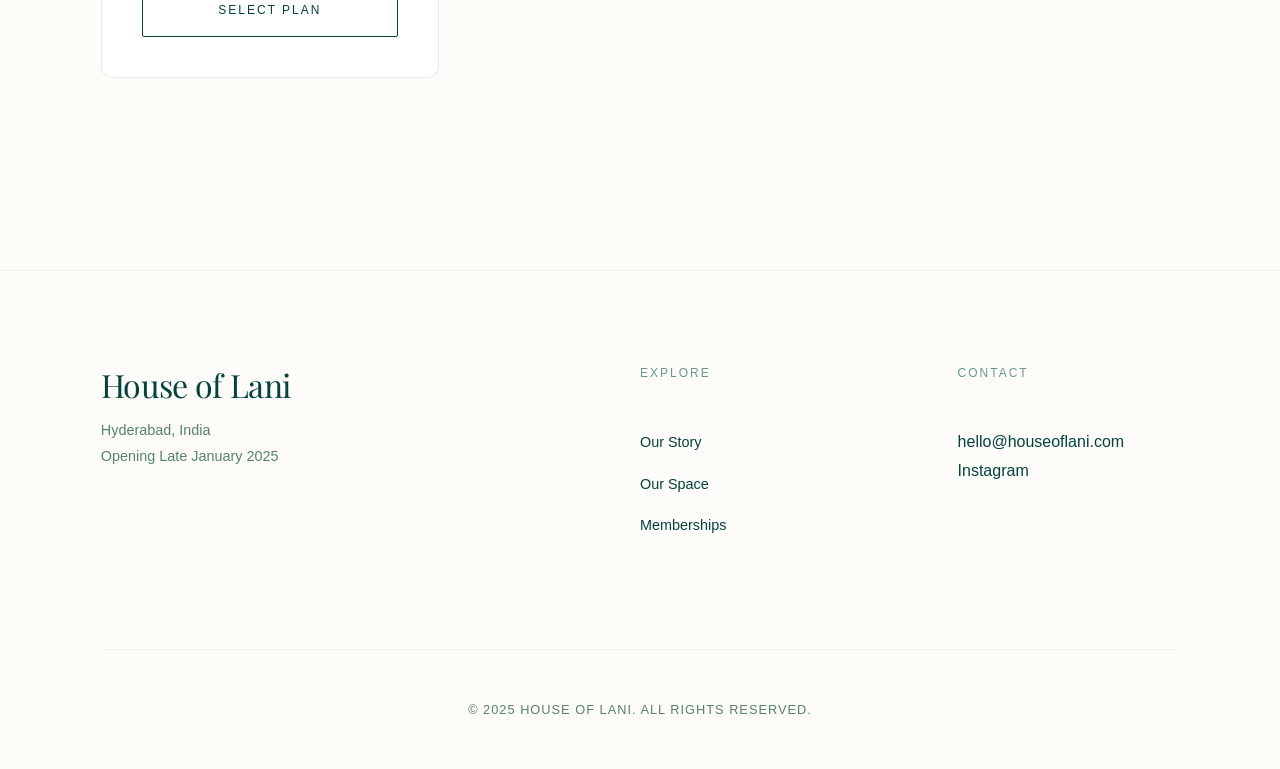
==== commit 8d66cfe1: "fix: restore mobile CTA markup in memberships header" ====
--- a/memberships.html
+++ b/memberships.html
@@ -44,8 +44,29 @@
             <li><a href="memberships.html" class="active">Memberships</a></li>
             <li><a href="#contact">Contact</a></li>
           </ul>
+          <div class="mobile-cta" style="display: none;">
+            <a
+              href="https://clients.mindbodyonline.com/classic/ws?studioid=5750997&stype=-2&subTab=schedule"
+              class="btn btn-outline"
+              target="_blank"
+              rel="noopener noreferrer"
+            >
+              Login
+            </a>
+            <a href="index.html#memberships" class="btn btn-primary"
+              >Book a Class</a
+            >
+          </div>
         </nav>
         <div class="header-cta">
+          <a
+            href="https://clients.mindbodyonline.com/classic/ws?studioid=5750997&stype=-2&subTab=schedule"
+            class="btn btn-outline"
+            target="_blank"
+            rel="noopener noreferrer"
+          >
+            Login
+          </a>
           <a href="index.html#memberships" class="btn btn-primary"
             >Book a Class</a
           >
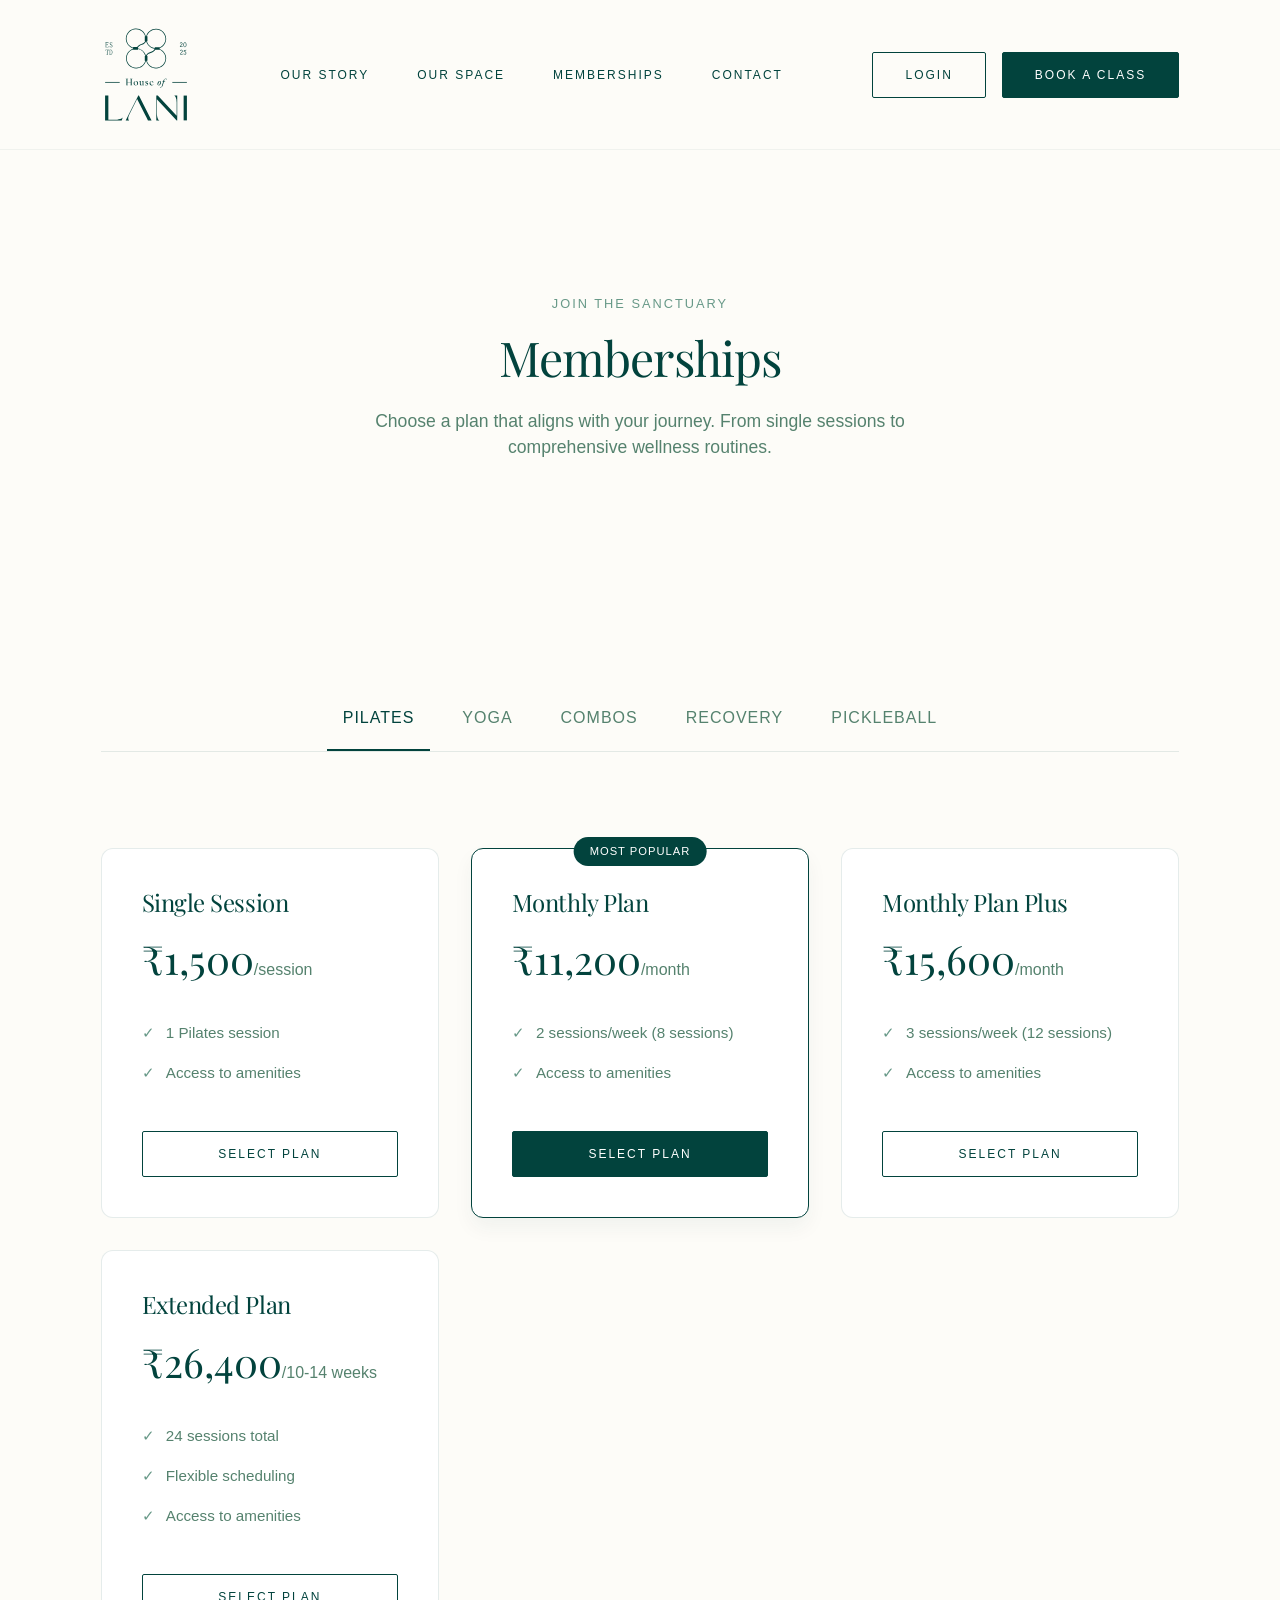
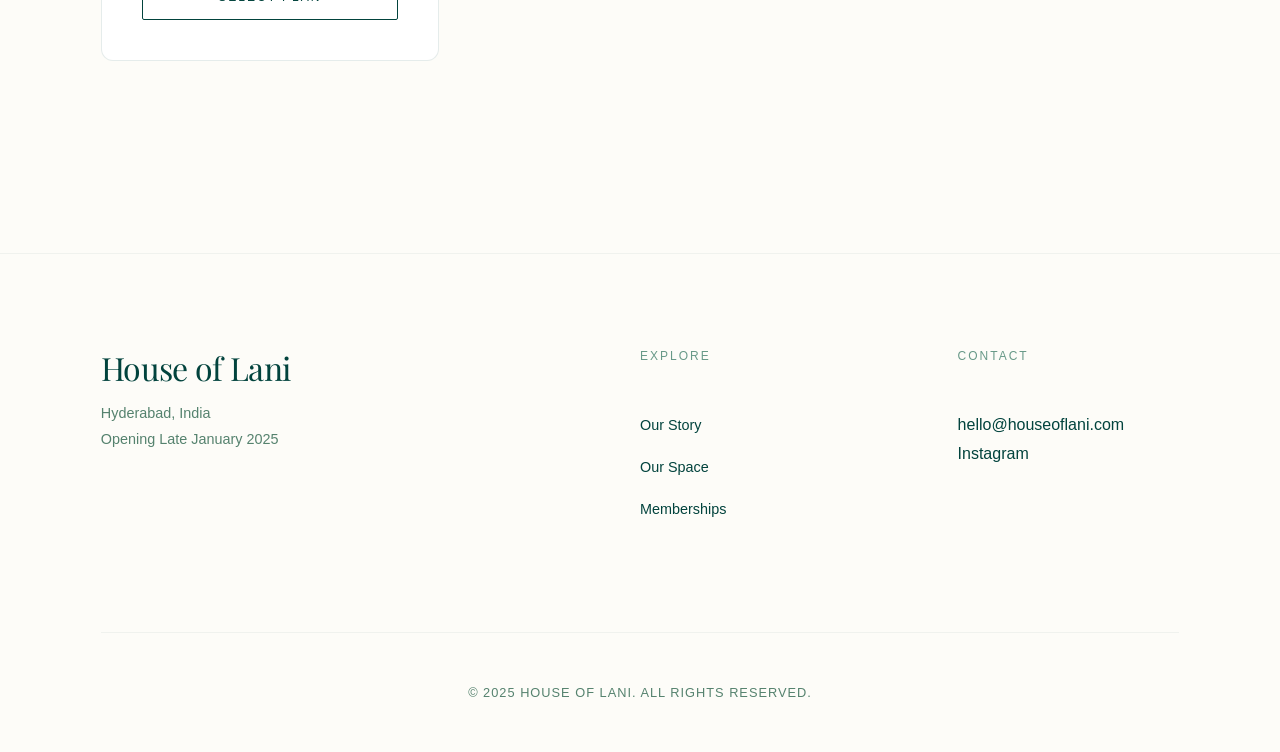
==== commit 64dddbbf: "Improve mobile tabs for memberships" ====
--- a/memberships.html
+++ b/memberships.html
@@ -44,7 +44,7 @@
             <li><a href="memberships.html" class="active">Memberships</a></li>
             <li><a href="#contact">Contact</a></li>
           </ul>
-          <div class="mobile-cta" style="display: none;">
+          <div class="mobile-cta" style="display: none">
             <a
               href="https://clients.mindbodyonline.com/classic/ws?studioid=5750997&stype=-2&subTab=schedule"
               class="btn btn-outline"
@@ -492,6 +492,8 @@
 
     <script>
       // Tab Switching Logic
+      const tabsContainer = document.querySelector(".tabs-container");
+
       document.querySelectorAll(".tab-btn").forEach((button) => {
         button.addEventListener("click", () => {
           // Remove active class from all buttons and contents
@@ -506,6 +508,18 @@
           button.classList.add("active");
           const targetId = button.getAttribute("data-target");
           document.getElementById(targetId).classList.add("active");
+
+          // Scroll active tab into view - especially important on mobile
+          if (tabsContainer && window.innerWidth <= 768) {
+            const scrollLeft =
+              button.offsetLeft -
+              tabsContainer.offsetWidth / 2 +
+              button.offsetWidth / 2;
+            tabsContainer.scrollTo({
+              left: scrollLeft,
+              behavior: "smooth",
+            });
+          }
         });
       });
 
--- a/assets/css/styles.css
+++ b/assets/css/styles.css
@@ -96,19 +96,27 @@
 
 /* Buttons - Minimalist & Exclusive */
 .btn {
-  display: inline-block;
-  padding: 1.2rem 2.5rem;
-  border-radius: 0; /* Sharp corners for luxury, or very slight radius */
+  display: inline-flex;
+  align-items: center;
+  justify-content: center;
+  padding: 1rem 2rem;
   border-radius: 2px;
   font-family: var(--font-body);
   font-weight: 400;
   text-transform: uppercase;
-  letter-spacing: 2px; /* Wide tracking */
+  letter-spacing: 2px;
   font-size: 0.75rem;
   cursor: pointer;
   transition: all 0.4s ease;
   position: relative;
   overflow: hidden;
+  line-height: 1;
+  height: auto;
+  text-decoration: none;
+  border: 1px solid transparent; /* Ensure border box model consistency */
+  appearance: none;
+  -webkit-appearance: none;
+  background: none;
 }
 
 .btn-primary {
@@ -198,7 +206,9 @@
 }
 
 .header-cta {
-  display: block;
+  display: flex;
+  gap: 1rem;
+  align-items: center;
 }
 
 .mobile-menu-toggle {
@@ -773,6 +783,27 @@
     font-style: italic;
   }
 
+  .main-nav .mobile-cta {
+    display: flex !important;
+    flex-direction: column;
+    gap: 1rem;
+    margin-top: 2rem;
+    align-items: center;
+  }
+
+  .main-nav .mobile-cta a,
+  .main-nav .mobile-cta button {
+    font-size: 0.75rem;
+    font-family: var(--font-body);
+    text-transform: uppercase;
+    font-style: normal;
+    letter-spacing: 2px;
+  }
+
+  .main-nav .mobile-cta a::after {
+    display: none;
+  }
+
   /* Values */
   .values-grid {
     grid-template-columns: 1fr;
--- a/assets/css/memberships.css
+++ b/assets/css/memberships.css
@@ -32,6 +32,7 @@
 
 /* Tabs */
 .tabs-container {
+  position: relative;
   display: flex;
   justify-content: center;
   gap: 1rem;
@@ -91,6 +92,42 @@
   to {
     opacity: 1;
     transform: translateY(0);
+  }
+}
+
+/* Mobile Optimized Tabs */
+@media (max-width: 768px) {
+  .tabs-container {
+    justify-content: flex-start;
+    flex-wrap: nowrap;
+    overflow-x: auto;
+    -webkit-overflow-scrolling: touch;
+    padding-bottom: 0;
+    margin-bottom: 2rem;
+    scrollbar-width: none; /* Firefox */
+    -ms-overflow-style: none; /* IE 10+ */
+    gap: 2rem;
+    padding-left: 1rem;
+    padding-right: 1rem;
+    border-bottom: 1px solid rgba(2, 67, 61, 0.1); /* Ensure border spans full width */
+    width: 100%; /* Ensure container takes full width */
+    box-sizing: border-box; /* Include padding in width */
+  }
+
+  .tabs-container::-webkit-scrollbar {
+    display: none; /* Chrome/Safari */
+  }
+
+  .tab-btn {
+    flex-shrink: 0;
+    white-space: nowrap;
+    padding-bottom: 0.8rem; /* Use padding for bottom spacing */
+    margin-bottom: -1px; /* Align active border with container border */
+  }
+
+  .tab-btn.active::after {
+    bottom: 0;
+    height: 3px; /* Slightly thicker on mobile */
   }
 }
 
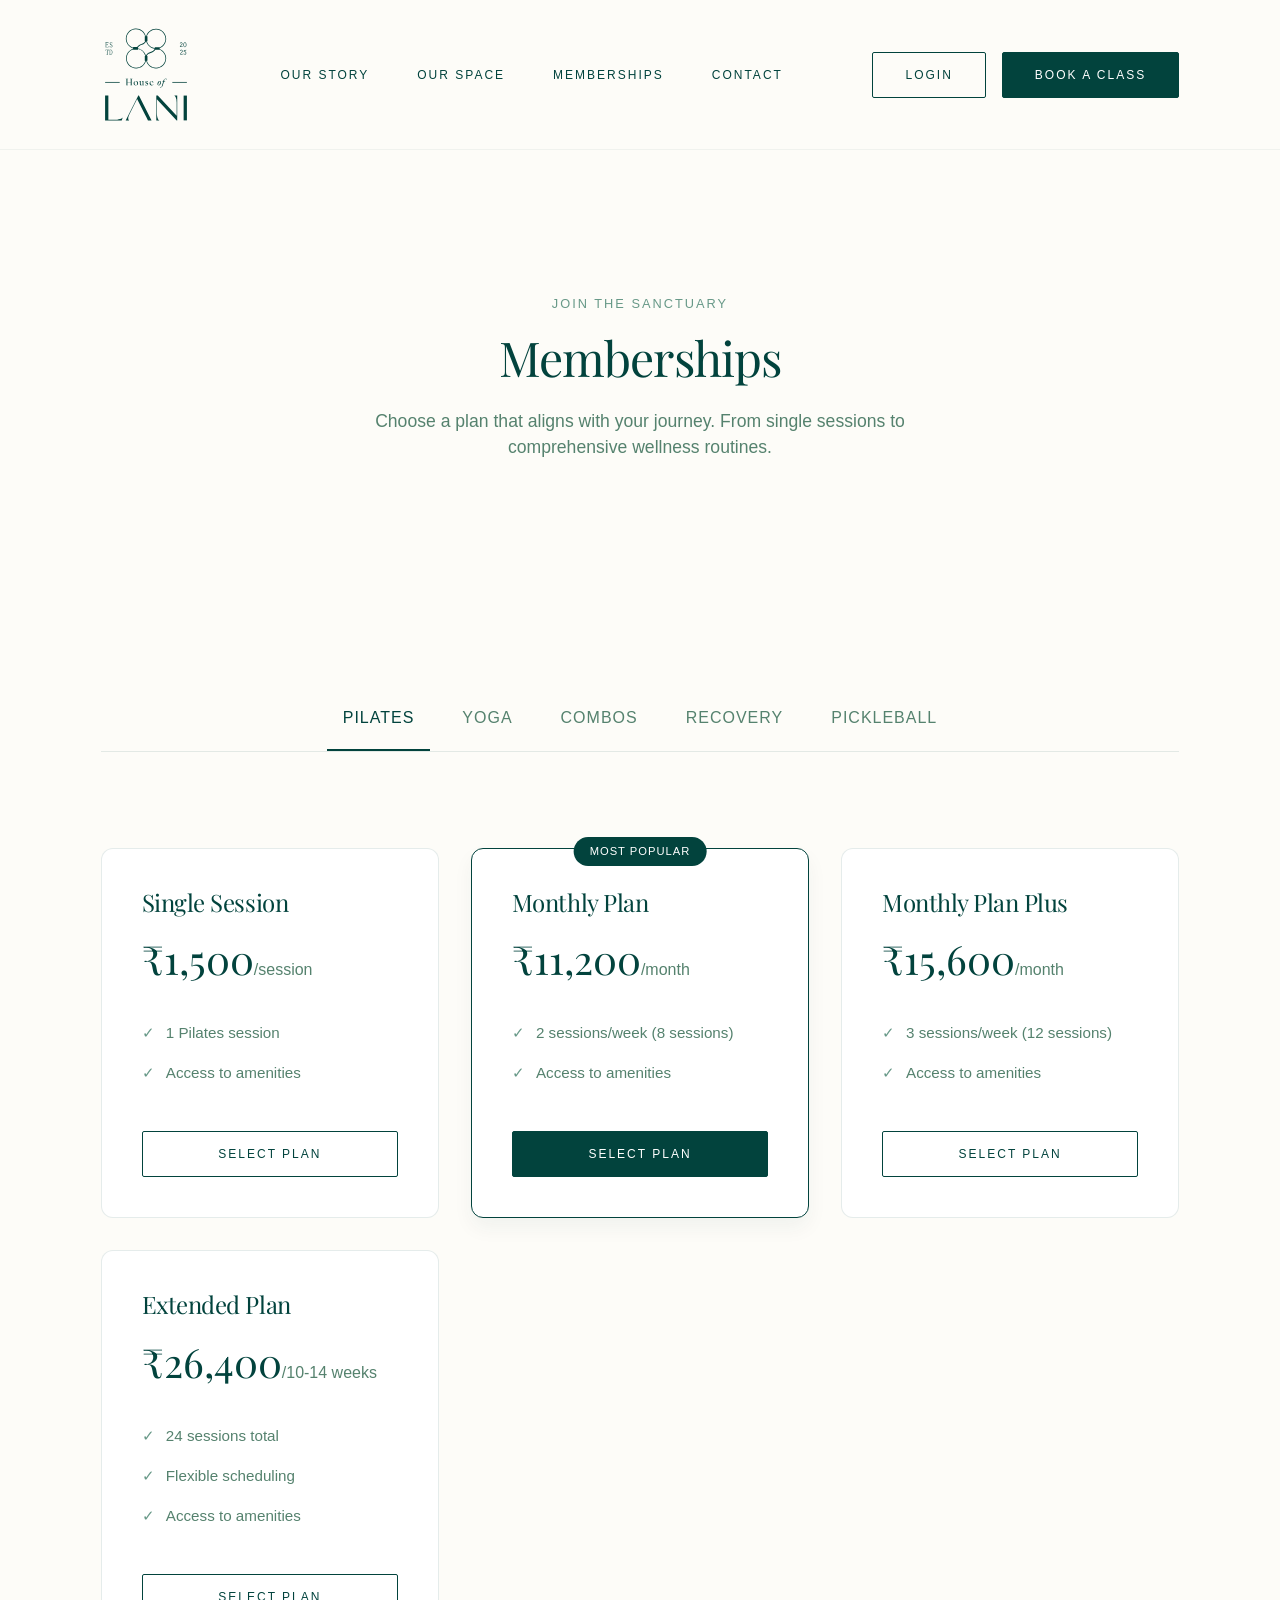
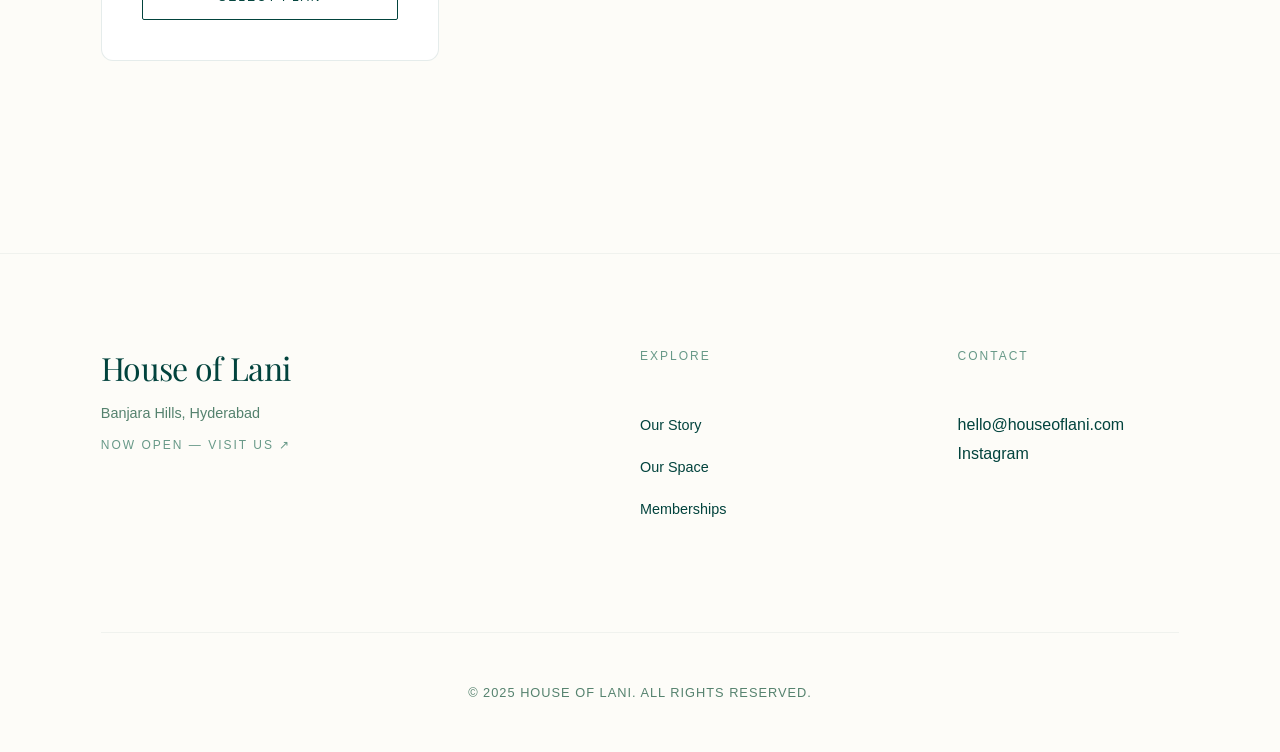
==== commit 5d210808: "feat: SEO improvements, Mindbody integration fixes, and style updates" ====
--- a/memberships.html
+++ b/memberships.html
@@ -1,561 +1,515 @@
 <!doctype html>
 <html lang="en">
-  <head>
-    <meta charset="UTF-8" />
-    <meta name="viewport" content="width=device-width, initial-scale=1.0" />
-    <meta
-      name="description"
-      content="House of Lani Memberships. Discover our plans for Pilates, Yoga, Recovery, and more."
-    />
-    <title>Memberships | House of Lani</title>
-    <link rel="preconnect" href="https://fonts.googleapis.com" />
-    <link rel="preconnect" href="https://fonts.gstatic.com" crossorigin />
-    <link rel="preconnect" href="https://api.fontshare.com" />
-    <link rel="preconnect" href="https://use.typekit.net" crossorigin />
-
-    <link rel="stylesheet" href="https://use.typekit.net/cqx1maj.css" />
-    <link
-      href="https://api.fontshare.com/v2/css?f[]=general-sans@300,400,500,600&display=swap"
-      rel="stylesheet"
-    />
-    <link
-      href="https://fonts.googleapis.com/css2?family=Playfair+Display:ital@0;1&display=swap"
-      rel="stylesheet"
-    />
-    <link rel="stylesheet" href="assets/css/styles.css" />
-    <link rel="stylesheet" href="assets/css/memberships.css" />
-  </head>
-  <body>
-    <header class="site-header">
-      <div class="container header-inner">
-        <a href="index.html" class="logo">
-          <img
-            src="assets/logo.svg"
-            alt="House of Lani"
-            class="logo-img"
-            width="689"
-            height="777"
-          />
-        </a>
-        <nav class="main-nav">
-          <ul>
-            <li><a href="index.html#our-story">Our Story</a></li>
-            <li><a href="index.html#our-space">Our Space</a></li>
-            <li><a href="memberships.html" class="active">Memberships</a></li>
-            <li><a href="#contact">Contact</a></li>
-          </ul>
-          <div class="mobile-cta" style="display: none">
-            <a
-              href="https://clients.mindbodyonline.com/classic/ws?studioid=5750997&stype=-2&subTab=schedule"
-              class="btn btn-outline"
-              target="_blank"
-              rel="noopener noreferrer"
-            >
-              Login
-            </a>
-            <a href="index.html#memberships" class="btn btn-primary"
-              >Book a Class</a
-            >
-          </div>
-        </nav>
-        <div class="header-cta">
-          <a
-            href="https://clients.mindbodyonline.com/classic/ws?studioid=5750997&stype=-2&subTab=schedule"
-            class="btn btn-outline"
-            target="_blank"
-            rel="noopener noreferrer"
-          >
+
+<head>
+  <meta charset="UTF-8" />
+  <meta name="viewport" content="width=device-width, initial-scale=1.0" />
+  <meta name="description"
+    content="House of Lani Memberships in Banjara Hills, Hyderabad. Discover our premium plans for Pilates, Yoga, Pickleball, Recovery, and more." />
+  <title>Memberships | House of Lani</title>
+  <link rel="icon" type="image/png" href="assets/logo%20emblem.png" />
+  <!-- Open Graph -->
+  <meta property="og:title" content="Memberships | House of Lani" />
+  <meta property="og:description"
+    content="Choose a membership plan at House of Lani in Banjara Hills, Hyderabad. Pilates, Yoga, Combos, Recovery, and Pickleball plans for your wellness journey." />
+  <meta property="og:image" content="assets/logo%20emblem.png" />
+  <meta property="og:type" content="website" />
+  <meta property="og:locale" content="en_IN" />
+  <link rel="preconnect" href="https://fonts.googleapis.com" />
+  <link rel="preconnect" href="https://fonts.gstatic.com" crossorigin />
+  <link rel="preconnect" href="https://api.fontshare.com" />
+  <link rel="preconnect" href="https://use.typekit.net" crossorigin />
+
+  <link rel="stylesheet" href="https://use.typekit.net/cqx1maj.css" />
+  <link href="https://api.fontshare.com/v2/css?f[]=general-sans@300,400,500,600&display=swap" rel="stylesheet" />
+  <link href="https://fonts.googleapis.com/css2?family=Playfair+Display:ital@0;1&display=swap" rel="stylesheet" />
+  <link rel="stylesheet" href="assets/css/styles.css" />
+  <link rel="stylesheet" href="assets/css/memberships.css" />
+  <!-- Structured Data for Local Business & SEO (AI Discovery) -->
+  <script type="application/ld+json">
+  {
+    "@context": "https://schema.org",
+    "@type": ["HealthAndBeautyBusiness", "SportsActivityLocation"],
+    "name": "House of Lani",
+    "description": "Premium memberships for Pilates, Yoga, Pickleball, and Recovery in Banjara Hills, Hyderabad.",
+    "url": "https://houseoflani.com/memberships.html",
+    "address": {
+      "@type": "PostalAddress",
+      "addressLocality": "Hyderabad",
+      "addressRegion": "Telangana",
+      "addressCountry": "IN",
+      "streetAddress": "Banjara Hills"
+    },
+    "geo": {
+      "@type": "GeoCoordinates",
+      "latitude": "17.4156",
+      "longitude": "78.4347"
+    },
+    "telephone": "+91-8143935353",
+    "email": "hello@houseoflani.com",
+    "sameAs": [
+      "https://www.instagram.com/lanistudio.in"
+    ]
+  }
+  </script>
+</head>
+
+<body>
+  <header class="site-header">
+    <div class="container header-inner">
+      <a href="index.html" class="logo">
+        <img src="assets/logo.svg" alt="House of Lani" class="logo-img" width="689" height="777" />
+      </a>
+      <nav class="main-nav">
+        <ul>
+          <li><a href="index.html#our-story">Our Story</a></li>
+          <li><a href="index.html#our-space">Our Space</a></li>
+          <li><a href="memberships.html" class="active">Memberships</a></li>
+          <li><a href="https://wa.me/918143935353" target="_blank" rel="noopener noreferrer">Contact</a></li>
+        </ul>
+        <div class="mobile-cta" style="display: none">
+          <a href="https://clients.mindbodyonline.com/classic/ws?studioid=5750997&stype=-2&subTab=schedule"
+            class="btn btn-outline" target="_blank" rel="noopener noreferrer">
             Login
           </a>
-          <a href="index.html#memberships" class="btn btn-primary"
-            >Book a Class</a
-          >
-        </div>
-        <button class="mobile-menu-toggle" aria-label="Toggle menu">
-          <span></span>
-          <span></span>
-        </button>
+          <a href="index.html#memberships" class="btn btn-primary">Book a Class</a>
+        </div>
+      </nav>
+      <div class="header-cta">
+        <a href="https://clients.mindbodyonline.com/classic/ws?studioid=5750997&stype=-2&subTab=schedule"
+          class="btn btn-outline" target="_blank" rel="noopener noreferrer">
+          Login
+        </a>
+        <a href="index.html#memberships" class="btn btn-primary">Book a Class</a>
       </div>
-    </header>
-
-    <main class="memberships-page">
-      <section class="memberships-hero section-padding">
-        <div class="container text-center">
-          <span class="overline">Join the Sanctuary</span>
-          <h1 class="section-title">Memberships</h1>
-          <p class="lead-text">
-            Choose a plan that aligns with your journey. From single sessions to
-            comprehensive wellness routines.
-          </p>
-        </div>
-      </section>
-
-      <section class="memberships-content section-padding">
-        <div class="container">
-          <!-- Tab Switcher -->
-          <div class="tabs-container">
-            <button class="tab-btn active" data-target="pilates">
-              Pilates
-            </button>
-            <button class="tab-btn" data-target="yoga">Yoga</button>
-            <button class="tab-btn" data-target="combos">Combos</button>
-            <button class="tab-btn" data-target="recovery">Recovery</button>
-            <button class="tab-btn" data-target="pickleball">Pickleball</button>
-          </div>
-
-          <!-- Tab Content -->
-          <div class="tab-content active" id="pilates">
-            <div class="plans-grid">
-              <div class="plan-card">
-                <h3 class="plan-title">Single Session</h3>
-                <div class="plan-price">₹1,500<span>/session</span></div>
-                <ul class="plan-features">
-                  <li>1 Pilates session</li>
-                  <li>Access to amenities</li>
-                </ul>
-                <button
-                  class="btn btn-outline plan-btn"
-                  onclick="openPaymentModal('Pilates Single Session', '1500')"
-                >
-                  Select Plan
-                </button>
-              </div>
-              <div class="plan-card featured">
-                <div class="plan-badge">Most Popular</div>
-                <h3 class="plan-title">Monthly Plan</h3>
-                <div class="plan-price">₹11,200<span>/month</span></div>
-                <ul class="plan-features">
-                  <li>2 sessions/week (8 sessions)</li>
-                  <li>Access to amenities</li>
-                </ul>
-                <button
-                  class="btn btn-primary plan-btn"
-                  onclick="
+      <button class="mobile-menu-toggle" aria-label="Toggle menu">
+        <span></span>
+        <span></span>
+      </button>
+    </div>
+  </header>
+
+  <main class="memberships-page">
+    <section class="memberships-hero section-padding">
+      <div class="container text-center">
+        <span class="overline">Join the Sanctuary</span>
+        <h1 class="section-title">Memberships</h1>
+        <p class="lead-text">
+          Choose a plan that aligns with your journey. From single sessions to
+          comprehensive wellness routines.
+        </p>
+      </div>
+    </section>
+
+    <section class="memberships-content section-padding">
+      <div class="container">
+        <!-- Tab Switcher -->
+        <div class="tabs-container">
+          <button class="tab-btn active" data-target="pilates">
+            Pilates
+          </button>
+          <button class="tab-btn" data-target="yoga">Yoga</button>
+          <button class="tab-btn" data-target="combos">Combos</button>
+          <button class="tab-btn" data-target="recovery">Recovery</button>
+          <button class="tab-btn" data-target="pickleball">Pickleball</button>
+        </div>
+
+        <!-- Tab Content -->
+        <div class="tab-content active" id="pilates">
+          <div class="plans-grid">
+            <div class="plan-card">
+              <h3 class="plan-title">Single Session</h3>
+              <div class="plan-price">₹1,500<span>/session</span></div>
+              <ul class="plan-features">
+                <li>1 Pilates session</li>
+                <li>Access to amenities</li>
+              </ul>
+              <button class="btn btn-outline plan-btn" onclick="openPaymentModal('Pilates Single Session', '1500')">
+                Select Plan
+              </button>
+            </div>
+            <div class="plan-card featured">
+              <div class="plan-badge">Most Popular</div>
+              <h3 class="plan-title">Monthly Plan</h3>
+              <div class="plan-price">₹11,200<span>/month</span></div>
+              <ul class="plan-features">
+                <li>2 sessions/week (8 sessions)</li>
+                <li>Access to amenities</li>
+              </ul>
+              <button class="btn btn-primary plan-btn" onclick="
                     openPaymentModal(
                       'Pilates Monthly Plan (8 sessions)',
                       '11200',
                     )
-                  "
-                >
-                  Select Plan
-                </button>
-              </div>
-              <div class="plan-card">
-                <h3 class="plan-title">Monthly Plan Plus</h3>
-                <div class="plan-price">₹15,600<span>/month</span></div>
-                <ul class="plan-features">
-                  <li>3 sessions/week (12 sessions)</li>
-                  <li>Access to amenities</li>
-                </ul>
-                <button
-                  class="btn btn-outline plan-btn"
-                  onclick="
+                  ">
+                Select Plan
+              </button>
+            </div>
+            <div class="plan-card">
+              <h3 class="plan-title">Monthly Plan Plus</h3>
+              <div class="plan-price">₹15,600<span>/month</span></div>
+              <ul class="plan-features">
+                <li>3 sessions/week (12 sessions)</li>
+                <li>Access to amenities</li>
+              </ul>
+              <button class="btn btn-outline plan-btn" onclick="
                     openPaymentModal(
                       'Pilates Monthly Plan Plus (12 sessions)',
                       '15600',
                     )
-                  "
-                >
-                  Select Plan
-                </button>
-              </div>
-              <div class="plan-card">
-                <h3 class="plan-title">Extended Plan</h3>
-                <div class="plan-price">₹26,400<span>/10-14 weeks</span></div>
-                <ul class="plan-features">
-                  <li>24 sessions total</li>
-                  <li>Flexible scheduling</li>
-                  <li>Access to amenities</li>
-                </ul>
-                <button
-                  class="btn btn-outline plan-btn"
-                  onclick="
+                  ">
+                Select Plan
+              </button>
+            </div>
+            <div class="plan-card">
+              <h3 class="plan-title">Extended Plan</h3>
+              <div class="plan-price">₹26,400<span>/10-14 weeks</span></div>
+              <ul class="plan-features">
+                <li>24 sessions total</li>
+                <li>Flexible scheduling</li>
+                <li>Access to amenities</li>
+              </ul>
+              <button class="btn btn-outline plan-btn" onclick="
                     openPaymentModal(
                       'Pilates Extended Plan (24 sessions)',
                       '26400',
                     )
-                  "
-                >
-                  Select Plan
-                </button>
-              </div>
+                  ">
+                Select Plan
+              </button>
             </div>
           </div>
-
-          <div class="tab-content" id="yoga">
-            <div class="plans-grid">
-              <div class="plan-card">
-                <h3 class="plan-title">Single Session</h3>
-                <div class="plan-price">₹800<span>/session</span></div>
-                <ul class="plan-features">
-                  <li>1 Yoga session</li>
-                  <li>Access to amenities</li>
-                </ul>
-                <button
-                  class="btn btn-outline plan-btn"
-                  onclick="openPaymentModal('Yoga Single Session', '800')"
-                >
-                  Select Plan
-                </button>
-              </div>
-              <div class="plan-card featured">
-                <div class="plan-badge">Most Popular</div>
-                <h3 class="plan-title">Monthly Plan</h3>
-                <div class="plan-price">₹8,400<span>/month</span></div>
-                <ul class="plan-features">
-                  <li>3 sessions/week (12 sessions)</li>
-                  <li>Access to amenities</li>
-                </ul>
-                <button
-                  class="btn btn-primary plan-btn"
-                  onclick="
+        </div>
+
+        <div class="tab-content" id="yoga">
+          <div class="plans-grid">
+            <div class="plan-card">
+              <h3 class="plan-title">Single Session</h3>
+              <div class="plan-price">₹800<span>/session</span></div>
+              <ul class="plan-features">
+                <li>1 Yoga session</li>
+                <li>Access to amenities</li>
+              </ul>
+              <button class="btn btn-outline plan-btn" onclick="openPaymentModal('Yoga Single Session', '800')">
+                Select Plan
+              </button>
+            </div>
+            <div class="plan-card featured">
+              <div class="plan-badge">Most Popular</div>
+              <h3 class="plan-title">Monthly Plan</h3>
+              <div class="plan-price">₹8,400<span>/month</span></div>
+              <ul class="plan-features">
+                <li>3 sessions/week (12 sessions)</li>
+                <li>Access to amenities</li>
+              </ul>
+              <button class="btn btn-primary plan-btn" onclick="
                     openPaymentModal('Yoga Monthly Plan (12 sessions)', '8400')
-                  "
-                >
-                  Select Plan
-                </button>
-              </div>
-              <div class="plan-card">
-                <h3 class="plan-title">Monthly Plan Plus</h3>
-                <div class="plan-price">₹13,000<span>/month</span></div>
-                <ul class="plan-features">
-                  <li>5 sessions/week (20 sessions)</li>
-                  <li>Access to amenities</li>
-                </ul>
-                <button
-                  class="btn btn-outline plan-btn"
-                  onclick="
+                  ">
+                Select Plan
+              </button>
+            </div>
+            <div class="plan-card">
+              <h3 class="plan-title">Monthly Plan Plus</h3>
+              <div class="plan-price">₹13,000<span>/month</span></div>
+              <ul class="plan-features">
+                <li>5 sessions/week (20 sessions)</li>
+                <li>Access to amenities</li>
+              </ul>
+              <button class="btn btn-outline plan-btn" onclick="
                     openPaymentModal(
                       'Yoga Monthly Plan Plus (20 sessions)',
                       '13000',
                     )
-                  "
-                >
-                  Select Plan
-                </button>
-              </div>
+                  ">
+                Select Plan
+              </button>
             </div>
           </div>
-
-          <div class="tab-content" id="combos">
-            <div class="plans-grid">
-              <div class="plan-card">
-                <h3 class="plan-title">1 Month Plan</h3>
-                <div class="plan-price">₹22,800<span>/month</span></div>
-                <ul class="plan-features">
-                  <li>3 Yoga sessions/week</li>
-                  <li>3 Pilates sessions/week</li>
-                  <li>Free recovery therapy (2 sessions/week)</li>
-                  <li>Free workshop access</li>
-                </ul>
-                <button
-                  class="btn btn-outline plan-btn"
-                  onclick="openPaymentModal('Combo 1 Month Plan', '22800')"
-                >
-                  Select Plan
-                </button>
-              </div>
-              <div class="plan-card featured">
-                <div class="plan-badge">Best Value</div>
-                <h3 class="plan-title">3 Month Plan</h3>
-                <div class="plan-price">₹63,600<span>/3 months</span></div>
-                <ul class="plan-features">
-                  <li>48 Yoga sessions</li>
-                  <li>36 Pilates sessions</li>
-                  <li>Flexible scheduling</li>
-                  <li>Free recovery therapy (2 sessions/week)</li>
-                  <li>Free workshop access</li>
-                </ul>
-                <button
-                  class="btn btn-primary plan-btn"
-                  onclick="openPaymentModal('Combo 3 Month Plan', '63600')"
-                >
-                  Select Plan
-                </button>
-              </div>
-              <div class="plan-card">
-                <h3 class="plan-title">6 Month Plan</h3>
-                <div class="plan-price">₹1,00,800<span>/6 months</span></div>
-                <ul class="plan-features">
-                  <li>96 Yoga sessions</li>
-                  <li>72 Pilates sessions</li>
-                  <li>Flexible scheduling</li>
-                  <li>Free recovery therapy (2 sessions/week)</li>
-                  <li>Free workshop access</li>
-                </ul>
-                <button
-                  class="btn btn-outline plan-btn"
-                  onclick="openPaymentModal('Combo 6 Month Plan', '100800')"
-                >
-                  Select Plan
-                </button>
-              </div>
+        </div>
+
+        <div class="tab-content" id="combos">
+          <div class="plans-grid">
+            <div class="plan-card">
+              <h3 class="plan-title">1 Month Plan</h3>
+              <div class="plan-price">₹22,800<span>/month</span></div>
+              <ul class="plan-features">
+                <li>3 Yoga sessions/week</li>
+                <li>3 Pilates sessions/week</li>
+                <li>Free recovery therapy (2 sessions/week)</li>
+                <li>Free workshop access</li>
+              </ul>
+              <button class="btn btn-outline plan-btn" onclick="openPaymentModal('Combo 1 Month Plan', '22800')">
+                Select Plan
+              </button>
+            </div>
+            <div class="plan-card featured">
+              <div class="plan-badge">Best Value</div>
+              <h3 class="plan-title">3 Month Plan</h3>
+              <div class="plan-price">₹63,600<span>/3 months</span></div>
+              <ul class="plan-features">
+                <li>48 Yoga sessions</li>
+                <li>36 Pilates sessions</li>
+                <li>Flexible scheduling</li>
+                <li>Free recovery therapy (2 sessions/week)</li>
+                <li>Free workshop access</li>
+              </ul>
+              <button class="btn btn-primary plan-btn" onclick="openPaymentModal('Combo 3 Month Plan', '63600')">
+                Select Plan
+              </button>
+            </div>
+            <div class="plan-card">
+              <h3 class="plan-title">6 Month Plan</h3>
+              <div class="plan-price">₹1,00,800<span>/6 months</span></div>
+              <ul class="plan-features">
+                <li>96 Yoga sessions</li>
+                <li>72 Pilates sessions</li>
+                <li>Flexible scheduling</li>
+                <li>Free recovery therapy (2 sessions/week)</li>
+                <li>Free workshop access</li>
+              </ul>
+              <button class="btn btn-outline plan-btn" onclick="openPaymentModal('Combo 6 Month Plan', '100800')">
+                Select Plan
+              </button>
             </div>
           </div>
-
-          <div class="tab-content" id="recovery">
-            <div class="plans-grid">
-              <!-- Red Light Therapy -->
-              <div class="plan-card">
-                <h3 class="plan-title">Red Light Therapy</h3>
-                <p class="plan-subtitle">30min Single Session</p>
-                <div class="plan-price">₹1,100</div>
-                <button
-                  class="btn btn-outline plan-btn"
-                  onclick="
+        </div>
+
+        <div class="tab-content" id="recovery">
+          <div class="plans-grid">
+            <!-- Red Light Therapy -->
+            <div class="plan-card">
+              <h3 class="plan-title">Red Light Therapy</h3>
+              <p class="plan-subtitle">30min Single Session</p>
+              <div class="plan-price">₹1,100</div>
+              <button class="btn btn-outline plan-btn" onclick="
                     openPaymentModal('Red Light Therapy (Single)', '1100')
-                  "
-                >
-                  Select Plan
-                </button>
-              </div>
-              <div class="plan-card">
-                <h3 class="plan-title">Red Light Therapy</h3>
-                <p class="plan-subtitle">5 Sessions</p>
-                <div class="plan-price">₹4,995</div>
-                <button
-                  class="btn btn-outline plan-btn"
-                  onclick="
+                  ">
+                Select Plan
+              </button>
+            </div>
+            <div class="plan-card">
+              <h3 class="plan-title">Red Light Therapy</h3>
+              <p class="plan-subtitle">5 Sessions</p>
+              <div class="plan-price">₹4,995</div>
+              <button class="btn btn-outline plan-btn" onclick="
                     openPaymentModal('Red Light Therapy (5 Sessions)', '4995')
-                  "
-                >
-                  Select Plan
-                </button>
-              </div>
-              <div class="plan-card">
-                <h3 class="plan-title">Red Light Therapy</h3>
-                <p class="plan-subtitle">10 Sessions</p>
-                <div class="plan-price">₹8,990</div>
-                <button
-                  class="btn btn-outline plan-btn"
-                  onclick="
+                  ">
+                Select Plan
+              </button>
+            </div>
+            <div class="plan-card">
+              <h3 class="plan-title">Red Light Therapy</h3>
+              <p class="plan-subtitle">10 Sessions</p>
+              <div class="plan-price">₹8,990</div>
+              <button class="btn btn-outline plan-btn" onclick="
                     openPaymentModal('Red Light Therapy (10 Sessions)', '8990')
-                  "
-                >
-                  Select Plan
-                </button>
-              </div>
-
-              <!-- Compression Therapy -->
-              <div class="plan-card">
-                <h3 class="plan-title">Compression Therapy</h3>
-                <p class="plan-subtitle">20min Single Session</p>
-                <div class="plan-price">₹1,400</div>
-                <button
-                  class="btn btn-outline plan-btn"
-                  onclick="
+                  ">
+                Select Plan
+              </button>
+            </div>
+
+            <!-- Compression Therapy -->
+            <div class="plan-card">
+              <h3 class="plan-title">Compression Therapy</h3>
+              <p class="plan-subtitle">20min Single Session</p>
+              <div class="plan-price">₹1,400</div>
+              <button class="btn btn-outline plan-btn" onclick="
                     openPaymentModal('Compression Therapy (Single)', '1400')
-                  "
-                >
-                  Select Plan
-                </button>
-              </div>
-              <div class="plan-card">
-                <h3 class="plan-title">Compression Therapy</h3>
-                <p class="plan-subtitle">6 Sessions</p>
-                <div class="plan-price">₹7,195</div>
-                <button
-                  class="btn btn-outline plan-btn"
-                  onclick="
+                  ">
+                Select Plan
+              </button>
+            </div>
+            <div class="plan-card">
+              <h3 class="plan-title">Compression Therapy</h3>
+              <p class="plan-subtitle">6 Sessions</p>
+              <div class="plan-price">₹7,195</div>
+              <button class="btn btn-outline plan-btn" onclick="
                     openPaymentModal('Compression Therapy (6 Sessions)', '7195')
-                  "
-                >
-                  Select Plan
-                </button>
-              </div>
-              <div class="plan-card">
-                <h3 class="plan-title">Compression Therapy</h3>
-                <p class="plan-subtitle">12 Sessions</p>
-                <div class="plan-price">₹11,999</div>
-                <button
-                  class="btn btn-outline plan-btn"
-                  onclick="
+                  ">
+                Select Plan
+              </button>
+            </div>
+            <div class="plan-card">
+              <h3 class="plan-title">Compression Therapy</h3>
+              <p class="plan-subtitle">12 Sessions</p>
+              <div class="plan-price">₹11,999</div>
+              <button class="btn btn-outline plan-btn" onclick="
                     openPaymentModal(
                       'Compression Therapy (12 Sessions)',
                       '11999',
                     )
-                  "
-                >
-                  Select Plan
-                </button>
-              </div>
+                  ">
+                Select Plan
+              </button>
             </div>
           </div>
-
-          <div class="tab-content" id="pickleball">
-            <div class="plans-grid">
-              <div class="plan-card featured">
-                <h3 class="plan-title">Court Booking</h3>
-                <p class="plan-subtitle">Per Hour</p>
-                <div class="plan-price">₹1,600<span>/hour</span></div>
-                <ul class="plan-features">
-                  <li>2 courts available</li>
-                  <li>7am to 11pm</li>
-                  <li>Equipment included</li>
-                </ul>
-                <button
-                  class="btn btn-primary plan-btn"
-                  onclick="
+        </div>
+
+        <div class="tab-content" id="pickleball">
+          <div class="plans-grid">
+            <div class="plan-card featured">
+              <h3 class="plan-title">Court Booking</h3>
+              <p class="plan-subtitle">Per Hour</p>
+              <div class="plan-price">₹1,600<span>/hour</span></div>
+              <ul class="plan-features">
+                <li>2 courts available</li>
+                <li>7am to 11pm</li>
+                <li>Equipment included</li>
+              </ul>
+              <button class="btn btn-primary plan-btn" onclick="
                     openPaymentModal(
                       'Pickleball Court Booking (1 Hour)',
                       '1600',
                     )
-                  "
-                >
-                  Select Plan
-                </button>
-              </div>
+                  ">
+                Select Plan
+              </button>
             </div>
           </div>
         </div>
-      </section>
-    </main>
-
-    <!-- Payment Modal -->
-    <div class="payment-modal" id="paymentModal">
-      <div class="payment-modal-content">
-        <button class="payment-modal-close" onclick="closePaymentModal()">
-          &times;
-        </button>
-        <div class="payment-card">
-          <h3 class="payment-title">Complete Your Payment</h3>
-          <p class="payment-plan-name" id="paymentPlanName">Plan Name</p>
-          <div class="payment-amount" id="paymentAmount">₹0</div>
-
-          <div class="qr-container">
-            <!-- Placeholder QR Code -->
-            <img
-              src="https://api.qrserver.com/v1/create-qr-code/?size=200x200&data=upi://pay?pa=houseoflani@upi&pn=House%20of%20Lani&cu=INR"
-              alt="UPI QR Code"
-              class="qr-image"
-              width="200"
-              height="200"
-            />
-            <p class="upi-id">UPI ID: <strong>houseoflani@upi</strong></p>
-          </div>
-
-          <div class="payment-instructions">
-            <p>
-              1. Scan the QR code with any UPI app (GPay, PhonePe, Paytm, etc.)
-            </p>
-            <p>
-              2. Complete the payment of
-              <strong id="instructionAmount">₹0</strong>
-            </p>
-            <p>3. Take a screenshot of the successful payment</p>
-            <p>
-              4. Send the screenshot to us on WhatsApp to activate your plan
-            </p>
-          </div>
-
-          <a
-            href="https://wa.me/918143935353"
-            target="_blank"
-            rel="noopener noreferrer"
-            class="btn btn-primary whatsapp-btn"
-          >
-            I've paid, send screenshot on WhatsApp
-          </a>
-        </div>
+      </div>
+    </section>
+  </main>
+
+  <!-- Payment Modal -->
+  <div class="payment-modal" id="paymentModal">
+    <div class="payment-modal-content">
+      <button class="payment-modal-close" onclick="closePaymentModal()">
+        &times;
+      </button>
+      <div class="payment-card">
+        <h3 class="payment-title">Complete Your Payment</h3>
+        <p class="payment-plan-name" id="paymentPlanName">Plan Name</p>
+        <div class="payment-amount" id="paymentAmount">₹0</div>
+
+        <div class="qr-container">
+          <!-- Placeholder QR Code -->
+          <img
+            src="https://api.qrserver.com/v1/create-qr-code/?size=200x200&data=upi://pay?pa=8790935353-4@ybl&pn=House%20of%20Lani&cu=INR"
+            alt="UPI QR Code" class="qr-image" width="200" height="200" />
+          <p class="upi-id">UPI ID: <strong>8790935353-4@ybl</strong></p>
+        </div>
+
+        <div class="payment-instructions">
+          <p>
+            1. Scan the QR code with any UPI app (GPay, PhonePe, Paytm, etc.)
+          </p>
+          <p>
+            2. Complete the payment of
+            <strong id="instructionAmount">₹0</strong>
+          </p>
+          <p>3. Take a screenshot of the successful payment</p>
+          <p>
+            4. Send the screenshot to us on WhatsApp to activate your plan
+          </p>
+        </div>
+
+        <a href="https://wa.me/918143935353" target="_blank" rel="noopener noreferrer"
+          class="btn btn-primary whatsapp-btn">
+          I've paid, send screenshot on WhatsApp
+        </a>
       </div>
     </div>
-
-    <footer class="site-footer" id="contact">
-      <div class="container">
-        <div class="footer-grid">
-          <div class="footer-brand">
-            <h4>House of Lani</h4>
-            <p>Hyderabad, India</p>
-            <p>Opening Late January 2025</p>
+  </div>
+
+  <footer class="site-footer" id="contact">
+    <div class="container">
+      <div class="footer-grid">
+        <div class="footer-brand">
+          <h4>House of Lani</h4>
+          <p>Banjara Hills, Hyderabad</p>
+          <p><a href="https://maps.app.goo.gl/SjK65VNKivc84MUV9" target="_blank" rel="noopener noreferrer"
+              class="footer-location-link">Now Open — Visit Us ↗</a></p>
+        </div>
+        <div class="footer-links">
+          <h5>Explore</h5>
+          <ul>
+            <li><a href="index.html#our-story">Our Story</a></li>
+            <li><a href="index.html#our-space">Our Space</a></li>
+            <li><a href="memberships.html">Memberships</a></li>
+          </ul>
+        </div>
+        <div class="footer-contact">
+          <h5>Contact</h5>
+          <p>hello@houseoflani.com</p>
+          <div class="social-links">
+            <a href="https://www.instagram.com/lanistudio.in" target="_blank" rel="noopener noreferrer">Instagram</a>
           </div>
-          <div class="footer-links">
-            <h5>Explore</h5>
-            <ul>
-              <li><a href="index.html#our-story">Our Story</a></li>
-              <li><a href="index.html#our-space">Our Space</a></li>
-              <li><a href="memberships.html">Memberships</a></li>
-            </ul>
-          </div>
-          <div class="footer-contact">
-            <h5>Contact</h5>
-            <p>hello@houseoflani.com</p>
-            <div class="social-links">
-              <a href="#">Instagram</a>
-            </div>
-          </div>
-        </div>
-        <div class="footer-bottom">
-          <p>&copy; 2025 House of Lani. All rights reserved.</p>
         </div>
       </div>
-    </footer>
-
-    <script>
-      // Tab Switching Logic
-      const tabsContainer = document.querySelector(".tabs-container");
-
-      document.querySelectorAll(".tab-btn").forEach((button) => {
-        button.addEventListener("click", () => {
-          // Remove active class from all buttons and contents
-          document
-            .querySelectorAll(".tab-btn")
-            .forEach((btn) => btn.classList.remove("active"));
-          document
-            .querySelectorAll(".tab-content")
-            .forEach((content) => content.classList.remove("active"));
-
-          // Add active class to clicked button and corresponding content
-          button.classList.add("active");
-          const targetId = button.getAttribute("data-target");
-          document.getElementById(targetId).classList.add("active");
-
-          // Scroll active tab into view - especially important on mobile
-          if (tabsContainer && window.innerWidth <= 768) {
-            const scrollLeft =
-              button.offsetLeft -
-              tabsContainer.offsetWidth / 2 +
-              button.offsetWidth / 2;
-            tabsContainer.scrollTo({
-              left: scrollLeft,
-              behavior: "smooth",
-            });
-          }
-        });
+      <div class="footer-bottom">
+        <p>&copy; 2025 House of Lani. All rights reserved.</p>
+      </div>
+    </div>
+  </footer>
+
+  <script>
+    // Tab Switching Logic
+    const tabsContainer = document.querySelector(".tabs-container");
+
+    document.querySelectorAll(".tab-btn").forEach((button) => {
+      button.addEventListener("click", () => {
+        // Remove active class from all buttons and contents
+        document
+          .querySelectorAll(".tab-btn")
+          .forEach((btn) => btn.classList.remove("active"));
+        document
+          .querySelectorAll(".tab-content")
+          .forEach((content) => content.classList.remove("active"));
+
+        // Add active class to clicked button and corresponding content
+        button.classList.add("active");
+        const targetId = button.getAttribute("data-target");
+        document.getElementById(targetId).classList.add("active");
+
+        // Scroll active tab into view - especially important on mobile
+        if (tabsContainer && window.innerWidth <= 768) {
+          const scrollLeft =
+            button.offsetLeft -
+            tabsContainer.offsetWidth / 2 +
+            button.offsetWidth / 2;
+          tabsContainer.scrollTo({
+            left: scrollLeft,
+            behavior: "smooth",
+          });
+        }
       });
-
-      // Payment Modal Logic
-      function openPaymentModal(planName, amount) {
-        document.getElementById("paymentPlanName").textContent = planName;
-
-        // Format amount with commas
-        const formattedAmount = new Intl.NumberFormat("en-IN").format(amount);
-        document.getElementById("paymentAmount").textContent =
-          "₹" + formattedAmount;
-        document.getElementById("instructionAmount").textContent =
-          "₹" + formattedAmount;
-
-        // Update QR code with specific amount (optional, but good for UX)
-        const qrImage = document.querySelector(".qr-image");
-        qrImage.src = `https://api.qrserver.com/v1/create-qr-code/?size=200x200&data=upi://pay?pa=houseoflani@upi&pn=House%20of%20Lani&am=${amount}&cu=INR`;
-
-        document.getElementById("paymentModal").classList.add("is-active");
-        document.body.style.overflow = "hidden"; // Prevent scrolling behind modal
-      }
-
-      function closePaymentModal() {
-        document.getElementById("paymentModal").classList.remove("is-active");
-        document.body.style.overflow = ""; // Restore scrolling
-      }
-
-      // Close modal on outside click
-      document
-        .getElementById("paymentModal")
-        .addEventListener("click", function (e) {
-          if (e.target === this) {
-            closePaymentModal();
-          }
-        });
-    </script>
-    <script src="assets/js/main.js" defer></script>
-  </body>
-</html>
+    });
+
+    // Payment Modal Logic
+    function openPaymentModal(planName, amount) {
+      document.getElementById("paymentPlanName").textContent = planName;
+
+      // Format amount with commas
+      const formattedAmount = new Intl.NumberFormat("en-IN").format(amount);
+      document.getElementById("paymentAmount").textContent =
+        "₹" + formattedAmount;
+      document.getElementById("instructionAmount").textContent =
+        "₹" + formattedAmount;
+
+      // Update QR code with specific amount (optional, but good for UX)
+      const qrImage = document.querySelector(".qr-image");
+      qrImage.src = `https://api.qrserver.com/v1/create-qr-code/?size=200x200&data=upi://pay?pa=8790935353-4@ybl&pn=House%20of%20Lani&am=${amount}&cu=INR`;
+
+      document.getElementById("paymentModal").classList.add("is-active");
+      document.body.style.overflow = "hidden"; // Prevent scrolling behind modal
+    }
+
+    function closePaymentModal() {
+      document.getElementById("paymentModal").classList.remove("is-active");
+      document.body.style.overflow = ""; // Restore scrolling
+    }
+
+    // Close modal on outside click
+    document
+      .getElementById("paymentModal")
+      .addEventListener("click", function (e) {
+        if (e.target === this) {
+          closePaymentModal();
+        }
+      });
+  </script>
+  <script src="assets/js/main.js" defer></script>
+</body>
+
+</html>
--- a/assets/css/styles.css
+++ b/assets/css/styles.css
@@ -166,6 +166,13 @@
   transition: opacity 0.3s ease;
 }
 
+/* enlarge logo on phones where it felt too small */
+@media (max-width: 600px) {
+  .logo {
+    width: 140px; /* increase for mobile */
+  }
+}
+
 .logo:hover {
   opacity: 0.8;
 }
@@ -635,6 +642,25 @@
   font-size: 0.9rem;
 }
 
+.footer-location-link {
+  display: inline-block;
+  margin-top: 0.5rem;
+  font-family: var(--font-body);
+  font-size: 0.75rem;
+  font-weight: 500;
+  text-transform: uppercase;
+  letter-spacing: 2px;
+  color: var(--color-sage);
+  border-bottom: 1px solid transparent;
+  padding-bottom: 2px;
+  transition: all 0.3s ease;
+}
+
+.footer-location-link:hover {
+  color: var(--color-teal);
+  border-bottom-color: var(--color-teal);
+}
+
 .footer-links h5,
 .footer-contact h5 {
   font-family: var(--font-body);
@@ -726,7 +752,7 @@
   }
 
   .logo {
-    width: 25px;
+    width: 50px;
   }
 
   .header-cta {
@@ -736,6 +762,8 @@
   .mobile-menu-toggle {
     display: flex;
     z-index: 1002;
+    padding: 10px; /* Increase touch target */
+    margin-right: -10px; /* Align visually despite padding */
   }
 
   .mobile-menu-toggle.active span:first-child {
@@ -747,7 +775,8 @@
   }
 
   .mobile-menu-toggle span {
-    transition: transform 0.3s ease;
+    transition: transform 0.3s cubic-bezier(0.16, 1, 0.3, 1);
+    transform-origin: center;
   }
 
   .main-nav {
@@ -758,46 +787,70 @@
     height: 100vh;
     background-color: var(--color-bg-light);
     display: flex;
+    flex-direction: column; /* Force column layout */
     align-items: center;
     justify-content: center;
     transform: translateY(-100%);
     transition: transform 0.5s cubic-bezier(0.16, 1, 0.3, 1);
     z-index: 1001;
+    padding: 2rem;
   }
 
   .main-nav.active {
-    display: flex;
     transform: translateY(0);
   }
 
   .main-nav ul {
     flex-direction: column;
     align-items: center;
-    gap: 2rem;
+    justify-content: center;
+    gap: 2.5rem; /* Increased gap */
+    width: 100%;
+    margin-bottom: 3rem; /* Space between links and CTA */
   }
 
   .main-nav a {
-    font-size: 1.5rem;
+    font-size: 2rem; /* Larger font */
     font-family: var(--font-heading);
     text-transform: none;
     font-style: italic;
+    color: var(--color-text-main);
+  }
+
+  /* Remove the underline from links in mobile menu */
+  .main-nav a::after {
+    display: none;
   }
 
   .main-nav .mobile-cta {
     display: flex !important;
     flex-direction: column;
-    gap: 1rem;
-    margin-top: 2rem;
+    gap: 1.5rem;
+    width: 100%;
+    max-width: 300px;
     align-items: center;
   }
 
-  .main-nav .mobile-cta a,
-  .main-nav .mobile-cta button {
-    font-size: 0.75rem;
+  .main-nav .mobile-cta .btn {
+    width: 100%; /* Full width buttons */
+    padding: 1.2rem;
+    font-size: 0.9rem;
     font-family: var(--font-body);
+    font-style: normal;
     text-transform: uppercase;
-    font-style: normal;
     letter-spacing: 2px;
+  }
+
+  /* Ensure primary button text is readable */
+  .main-nav .mobile-cta .btn-primary {
+    background-color: var(--color-teal);
+    color: var(--color-white) !important; /* Force white text */
+    border: 1px solid var(--color-teal);
+  }
+
+  .main-nav .mobile-cta .btn-outline {
+    color: var(--color-teal) !important;
+    border-color: var(--color-teal);
   }
 
   .main-nav .mobile-cta a::after {
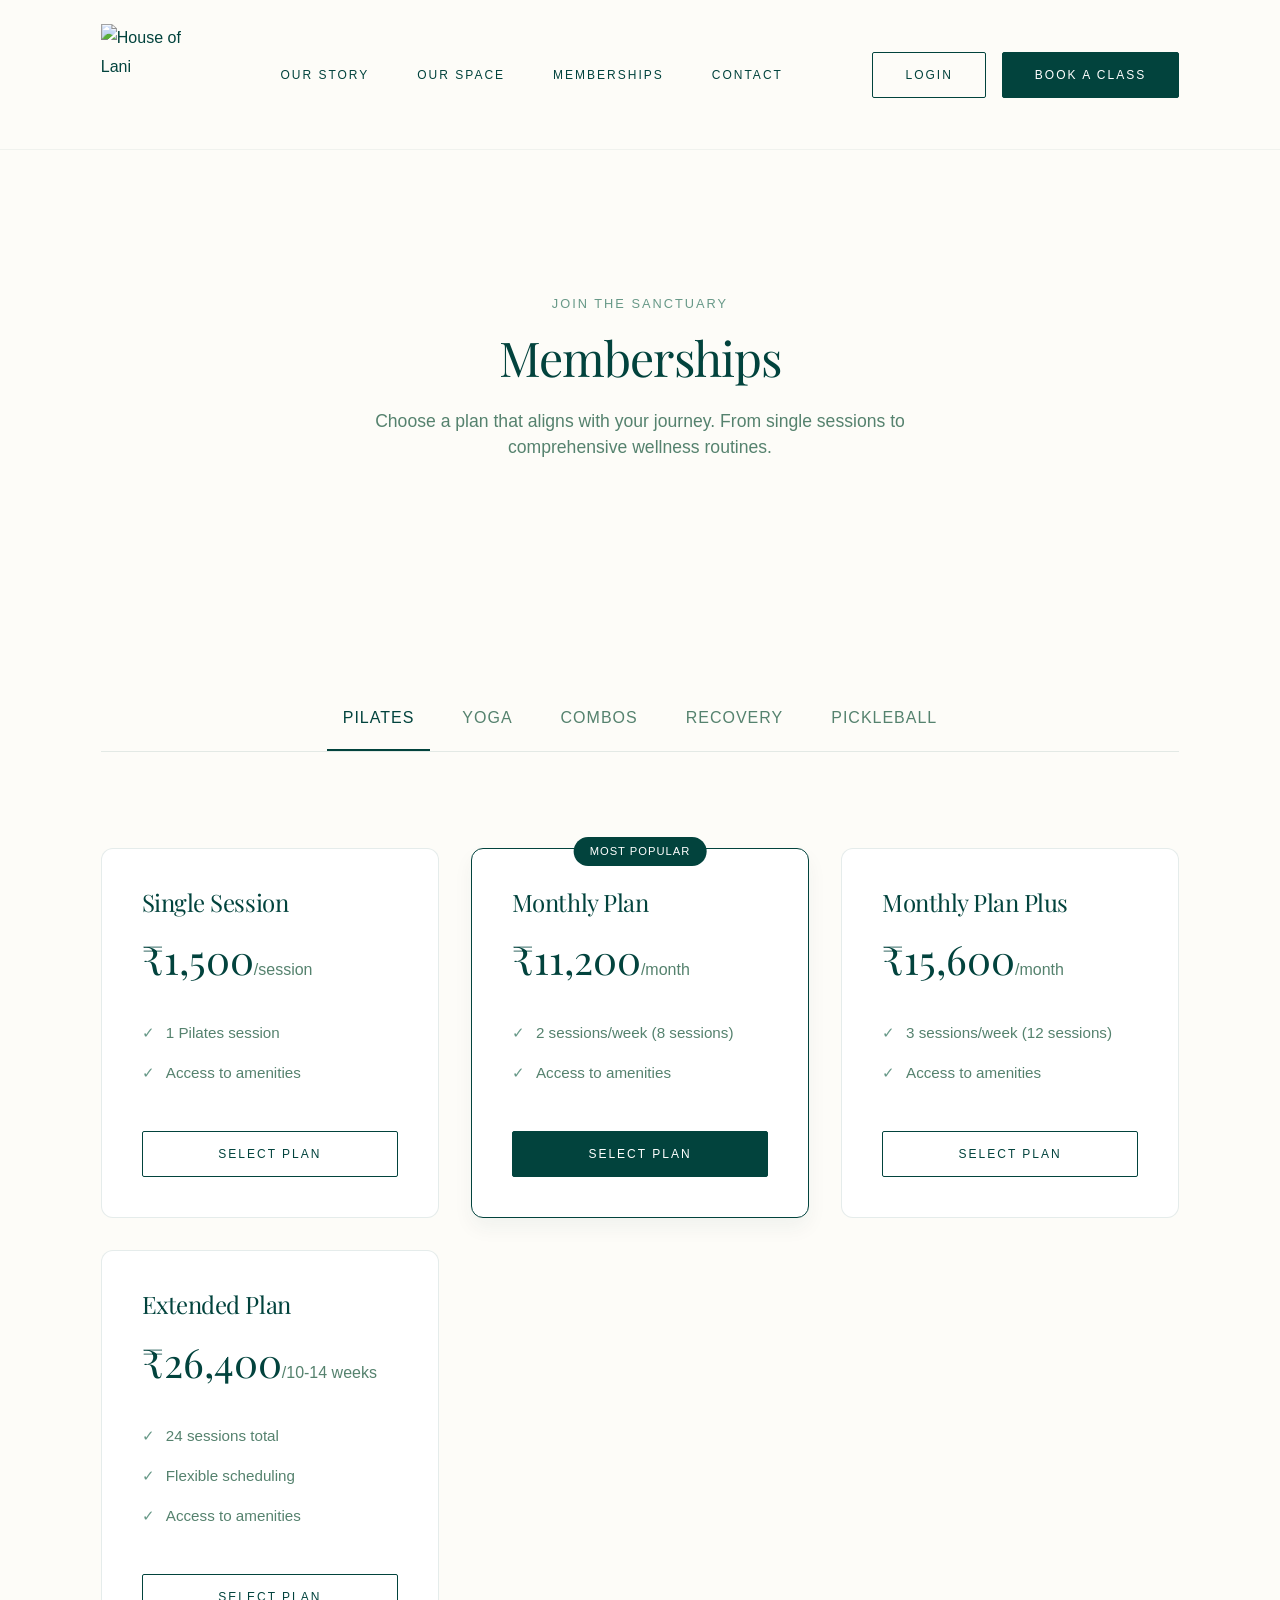
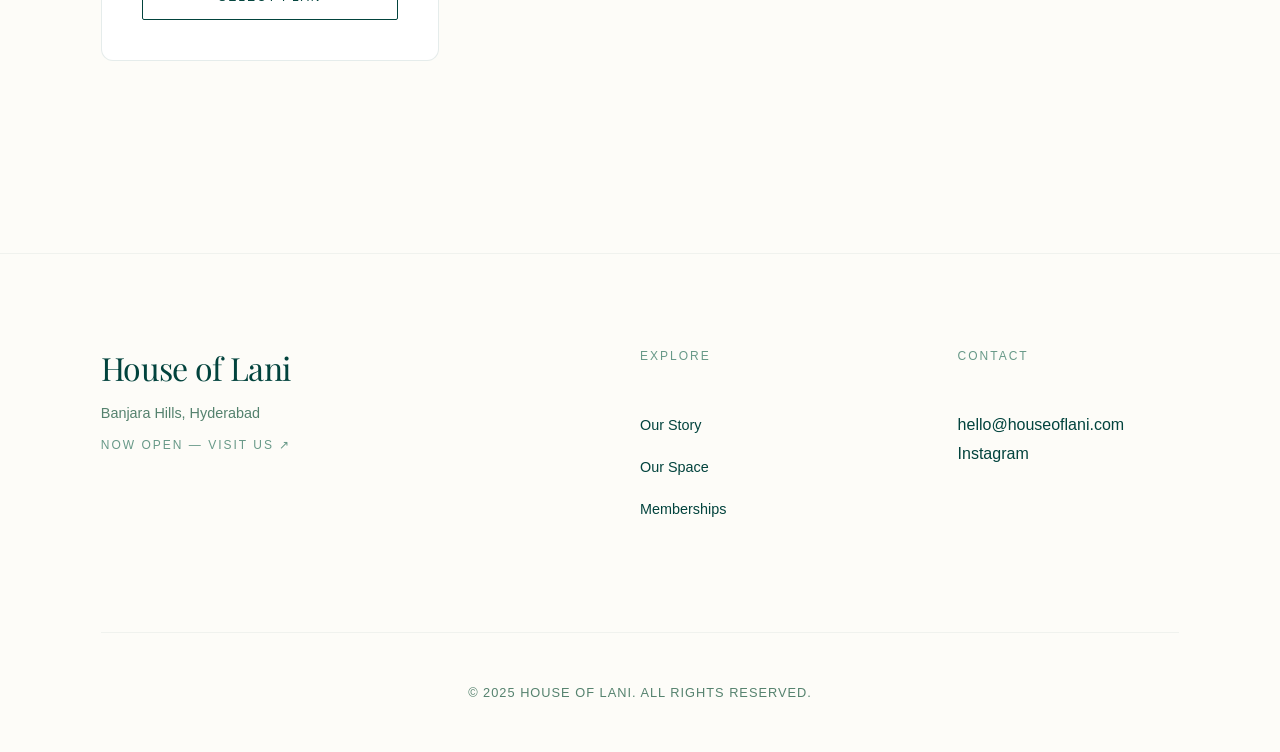
==== commit ff0c4e89: "Final pre-launch: reorganize assets into images/ folder, update HTML paths" ====
--- a/memberships.html
+++ b/memberships.html
@@ -7,12 +7,12 @@
   <meta name="description"
     content="House of Lani Memberships in Banjara Hills, Hyderabad. Discover our premium plans for Pilates, Yoga, Pickleball, Recovery, and more." />
   <title>Memberships | House of Lani</title>
-  <link rel="icon" type="image/png" href="assets/logo%20emblem.png" />
+  <link rel="icon" type="image/png" href="assets/images/logo-emblem.png" />
   <!-- Open Graph -->
   <meta property="og:title" content="Memberships | House of Lani" />
   <meta property="og:description"
     content="Choose a membership plan at House of Lani in Banjara Hills, Hyderabad. Pilates, Yoga, Combos, Recovery, and Pickleball plans for your wellness journey." />
-  <meta property="og:image" content="assets/logo%20emblem.png" />
+  <meta property="og:image" content="assets/images/logo-emblem.png" />
   <meta property="og:type" content="website" />
   <meta property="og:locale" content="en_IN" />
   <link rel="preconnect" href="https://fonts.googleapis.com" />
@@ -58,7 +58,7 @@
   <header class="site-header">
     <div class="container header-inner">
       <a href="index.html" class="logo">
-        <img src="assets/logo.svg" alt="House of Lani" class="logo-img" width="689" height="777" />
+        <img src="assets/images/logo.svg" alt="House of Lani" class="logo-img" width="689" height="777" />
       </a>
       <nav class="main-nav">
         <ul>
@@ -384,9 +384,7 @@
 
         <div class="qr-container">
           <!-- Placeholder QR Code -->
-          <img
-            src="https://api.qrserver.com/v1/create-qr-code/?size=200x200&data=upi://pay?pa=8790935353-4@ybl&pn=House%20of%20Lani&cu=INR"
-            alt="UPI QR Code" class="qr-image" width="200" height="200" />
+          <img src="assets/images/upi-qr.png" alt="UPI QR Code" class="qr-image" width="200" height="200" />
           <p class="upi-id">UPI ID: <strong>8790935353-4@ybl</strong></p>
         </div>
 
@@ -488,8 +486,9 @@
         "₹" + formattedAmount;
 
       // Update QR code with specific amount (optional, but good for UX)
-      const qrImage = document.querySelector(".qr-image");
-      qrImage.src = `https://api.qrserver.com/v1/create-qr-code/?size=200x200&data=upi://pay?pa=8790935353-4@ybl&pn=House%20of%20Lani&am=${amount}&cu=INR`;
+      // Static image used, dynamic source update removed
+      // const qrImage = document.querySelector(".qr-image");
+      // qrImage.src = `https://api.qrserver.com/v1/create-qr-code/?size=200x200&data=upi://pay?pa=8790935353-4@ybl&pn=House%20of%20Lani&am=${amount}&cu=INR`;
 
       document.getElementById("paymentModal").classList.add("is-active");
       document.body.style.overflow = "hidden"; // Prevent scrolling behind modal
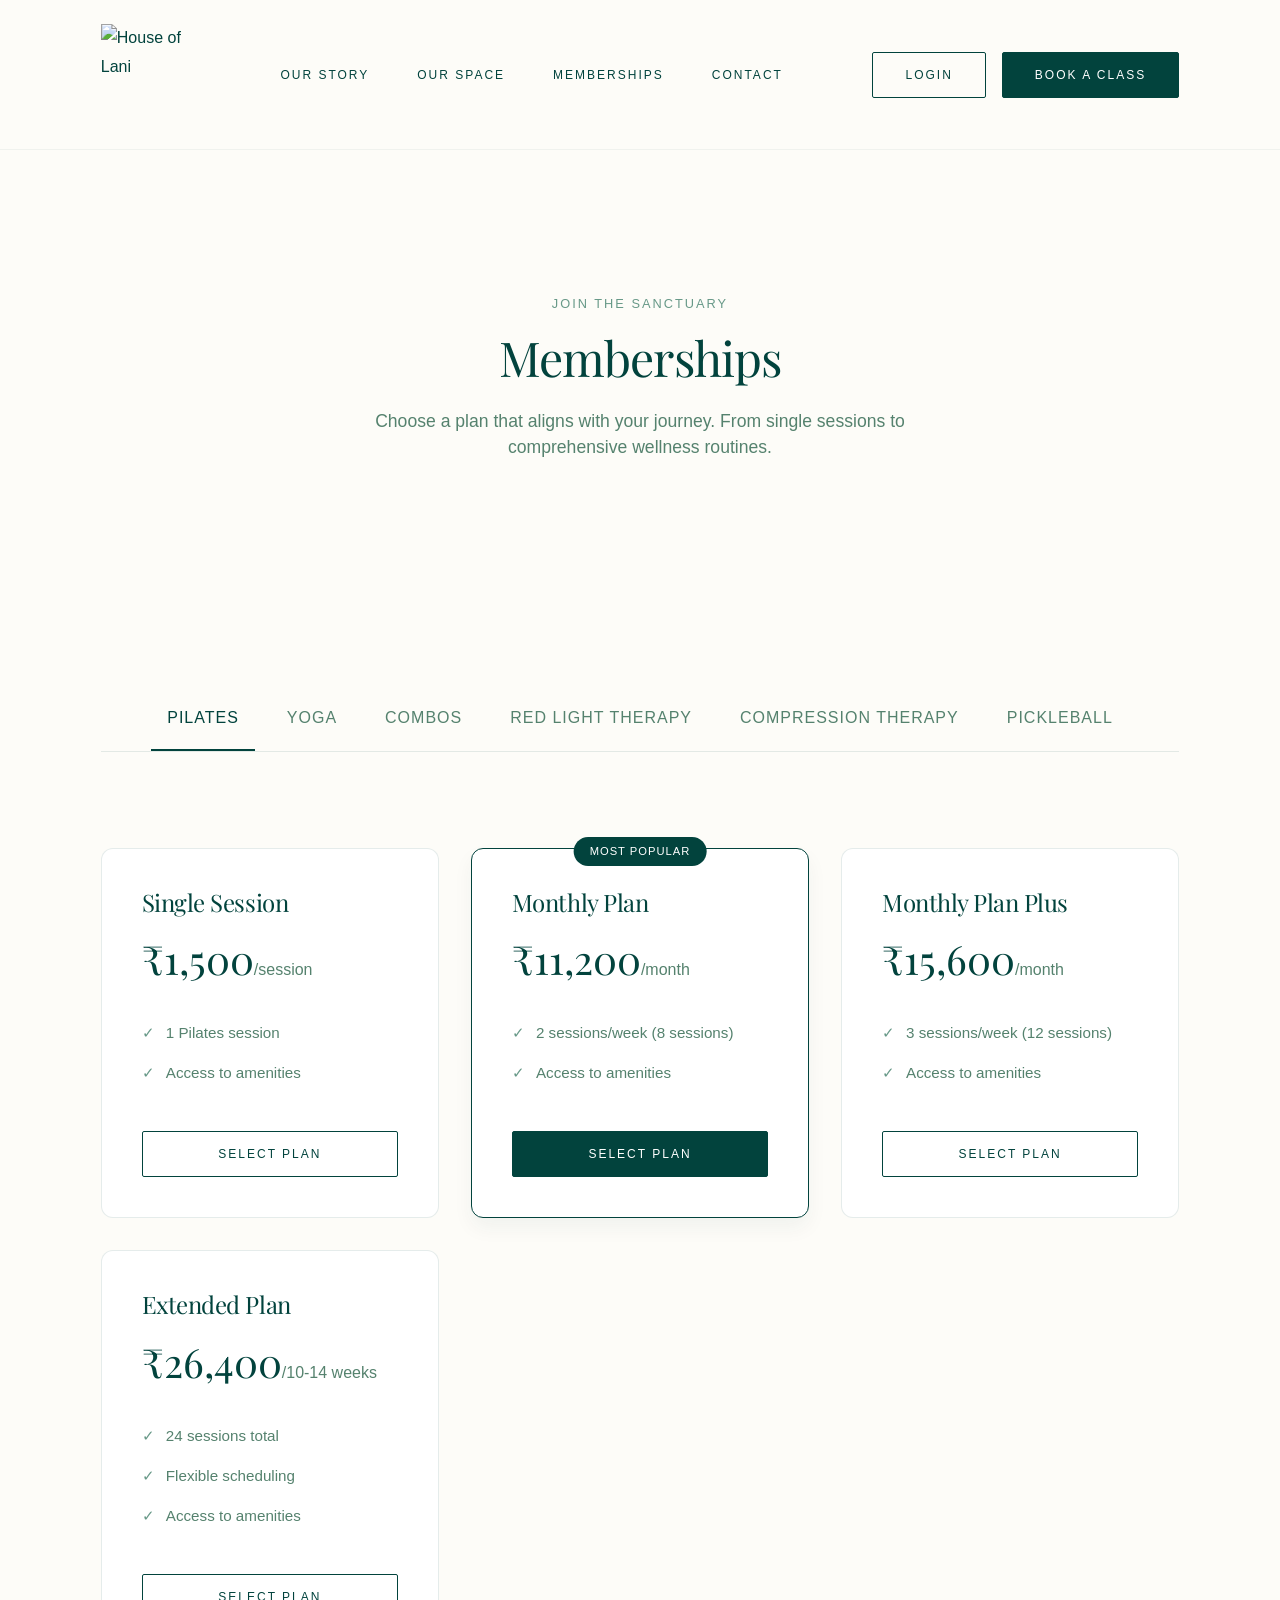
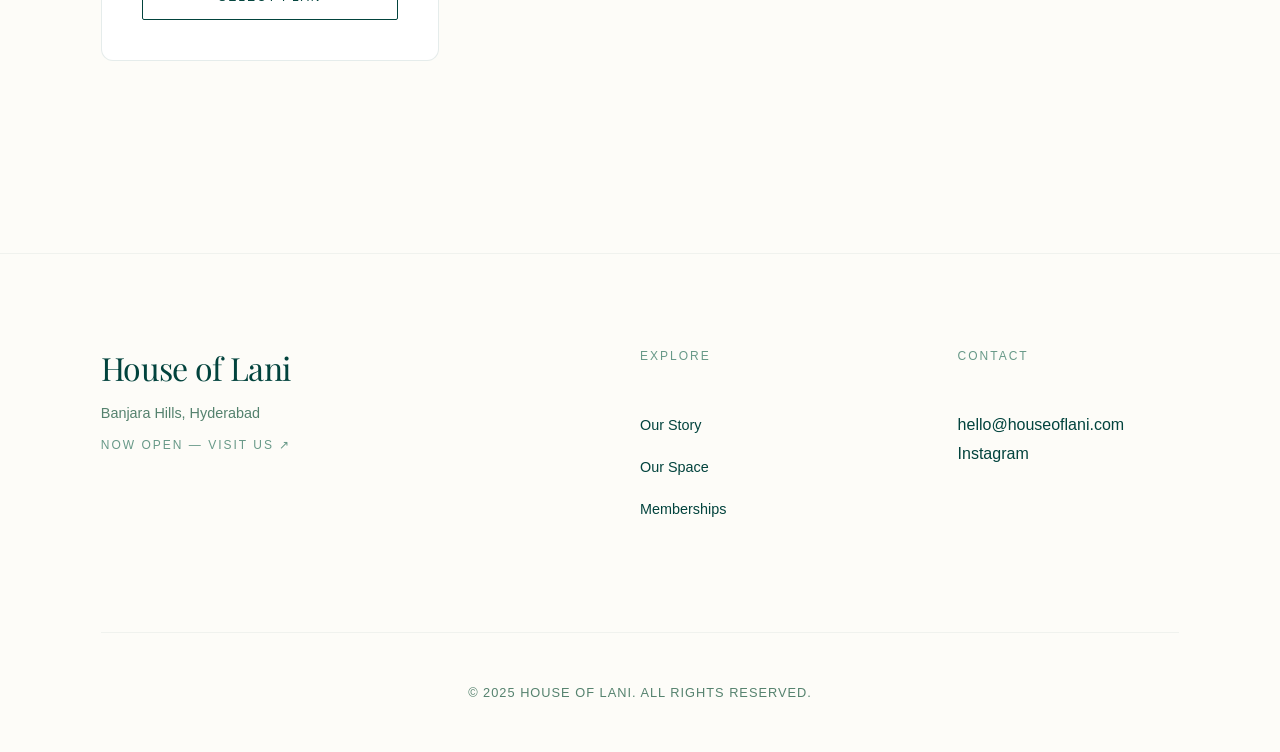
==== commit 53cf1b96: "update: Separate Red Light & Compression therapies into individual tabs in Memberships" ====
--- a/memberships.html
+++ b/memberships.html
@@ -110,7 +110,8 @@
           </button>
           <button class="tab-btn" data-target="yoga">Yoga</button>
           <button class="tab-btn" data-target="combos">Combos</button>
-          <button class="tab-btn" data-target="recovery">Recovery</button>
+          <button class="tab-btn" data-target="red-light-therapy">Red Light Therapy</button>
+          <button class="tab-btn" data-target="compression-therapy">Compression Therapy</button>
           <button class="tab-btn" data-target="pickleball">Pickleball</button>
         </div>
 
@@ -124,7 +125,8 @@
                 <li>1 Pilates session</li>
                 <li>Access to amenities</li>
               </ul>
-              <button class="btn btn-outline plan-btn" onclick="openPaymentModal('Pilates Single Session', '1500')">
+              <button class="btn btn-outline plan-btn"
+                onclick="openPaymentModal('Pilates Single Session', '1500', 'pilates-single-session')">
                 Select Plan
               </button>
             </div>
@@ -140,6 +142,7 @@
                     openPaymentModal(
                       'Pilates Monthly Plan (8 sessions)',
                       '11200',
+                      'pilates-monthly',
                     )
                   ">
                 Select Plan
@@ -156,6 +159,7 @@
                     openPaymentModal(
                       'Pilates Monthly Plan Plus (12 sessions)',
                       '15600',
+                      'pilates-monthly-plus',
                     )
                   ">
                 Select Plan
@@ -173,6 +177,7 @@
                     openPaymentModal(
                       'Pilates Extended Plan (24 sessions)',
                       '26400',
+                      'pilates-extended',
                     )
                   ">
                 Select Plan
@@ -190,7 +195,8 @@
                 <li>1 Yoga session</li>
                 <li>Access to amenities</li>
               </ul>
-              <button class="btn btn-outline plan-btn" onclick="openPaymentModal('Yoga Single Session', '800')">
+              <button class="btn btn-outline plan-btn"
+                onclick="openPaymentModal('Yoga Single Session', '800', 'yoga-single-session')">
                 Select Plan
               </button>
             </div>
@@ -203,7 +209,7 @@
                 <li>Access to amenities</li>
               </ul>
               <button class="btn btn-primary plan-btn" onclick="
-                    openPaymentModal('Yoga Monthly Plan (12 sessions)', '8400')
+                    openPaymentModal('Yoga Monthly Plan (12 sessions)', '8400', 'yoga-monthly')
                   ">
                 Select Plan
               </button>
@@ -219,6 +225,7 @@
                     openPaymentModal(
                       'Yoga Monthly Plan Plus (20 sessions)',
                       '13000',
+                      'yoga-monthly-plus',
                     )
                   ">
                 Select Plan
@@ -238,7 +245,8 @@
                 <li>Free recovery therapy (2 sessions/week)</li>
                 <li>Free workshop access</li>
               </ul>
-              <button class="btn btn-outline plan-btn" onclick="openPaymentModal('Combo 1 Month Plan', '22800')">
+              <button class="btn btn-outline plan-btn"
+                onclick="openPaymentModal('Combo 1 Month Plan', '22800', 'combo-1-month')">
                 Select Plan
               </button>
             </div>
@@ -253,7 +261,8 @@
                 <li>Free recovery therapy (2 sessions/week)</li>
                 <li>Free workshop access</li>
               </ul>
-              <button class="btn btn-primary plan-btn" onclick="openPaymentModal('Combo 3 Month Plan', '63600')">
+              <button class="btn btn-primary plan-btn"
+                onclick="openPaymentModal('Combo 3 Month Plan', '63600', 'combo-3-month')">
                 Select Plan
               </button>
             </div>
@@ -267,77 +276,109 @@
                 <li>Free recovery therapy (2 sessions/week)</li>
                 <li>Free workshop access</li>
               </ul>
-              <button class="btn btn-outline plan-btn" onclick="openPaymentModal('Combo 6 Month Plan', '100800')">
-                Select Plan
-              </button>
-            </div>
-          </div>
-        </div>
-
-        <div class="tab-content" id="recovery">
+              <button class="btn btn-outline plan-btn"
+                onclick="openPaymentModal('Combo 6 Month Plan', '100800', 'combo-6-month')">
+                Select Plan
+              </button>
+            </div>
+          </div>
+        </div>
+
+        <div class="tab-content" id="red-light-therapy">
           <div class="plans-grid">
-            <!-- Red Light Therapy -->
-            <div class="plan-card">
-              <h3 class="plan-title">Red Light Therapy</h3>
-              <p class="plan-subtitle">30min Single Session</p>
+            <div class="plan-card">
+              <h3 class="plan-title">Single Session</h3>
+              <p class="plan-subtitle">30min Session</p>
               <div class="plan-price">₹1,100</div>
-              <button class="btn btn-outline plan-btn" onclick="
-                    openPaymentModal('Red Light Therapy (Single)', '1100')
-                  ">
-                Select Plan
-              </button>
-            </div>
-            <div class="plan-card">
-              <h3 class="plan-title">Red Light Therapy</h3>
-              <p class="plan-subtitle">5 Sessions</p>
+              <ul class="plan-features">
+                <li>Targeted light therapy</li>
+                <li>Quick recovery</li>
+                <li>Skin health benefits</li>
+              </ul>
+              <button class="btn btn-outline plan-btn" onclick="
+                    openPaymentModal('Red Light Therapy (Single)', '1100', 'rlt-single')
+                  ">
+                Select Plan
+              </button>
+            </div>
+            <div class="plan-card featured">
+              <div class="plan-badge">Most Popular</div>
+              <h3 class="plan-title">5 Sessions</h3>
+              <p class="plan-subtitle">Valid for 2 Months</p>
               <div class="plan-price">₹4,995</div>
-              <button class="btn btn-outline plan-btn" onclick="
-                    openPaymentModal('Red Light Therapy (5 Sessions)', '4995')
-                  ">
-                Select Plan
-              </button>
-            </div>
-            <div class="plan-card">
-              <h3 class="plan-title">Red Light Therapy</h3>
-              <p class="plan-subtitle">10 Sessions</p>
+              <ul class="plan-features">
+                <li>Targeted light therapy</li>
+                <li>Quick recovery</li>
+                <li>Skin health benefits</li>
+              </ul>
+              <button class="btn btn-primary plan-btn" onclick="
+                    openPaymentModal('Red Light Therapy (5 Sessions)', '4995', 'rlt-5-sessions')
+                  ">
+                Select Plan
+              </button>
+            </div>
+            <div class="plan-card">
+              <h3 class="plan-title">10 Sessions</h3>
+              <p class="plan-subtitle">Valid for 3 Months</p>
               <div class="plan-price">₹8,990</div>
-              <button class="btn btn-outline plan-btn" onclick="
-                    openPaymentModal('Red Light Therapy (10 Sessions)', '8990')
-                  ">
-                Select Plan
-              </button>
-            </div>
-
-            <!-- Compression Therapy -->
-            <div class="plan-card">
-              <h3 class="plan-title">Compression Therapy</h3>
-              <p class="plan-subtitle">20min Single Session</p>
+              <ul class="plan-features">
+                <li>Targeted light therapy</li>
+                <li>Quick recovery</li>
+                <li>Skin health benefits</li>
+              </ul>
+              <button class="btn btn-outline plan-btn" onclick="
+                    openPaymentModal('Red Light Therapy (10 Sessions)', '8990', 'rlt-10-sessions')
+                  ">
+                Select Plan
+              </button>
+            </div>
+          </div>
+        </div>
+
+        <div class="tab-content" id="compression-therapy">
+          <div class="plans-grid">
+            <div class="plan-card">
+              <h3 class="plan-title">Single Session</h3>
+              <p class="plan-subtitle">20min Session</p>
               <div class="plan-price">₹1,400</div>
-              <button class="btn btn-outline plan-btn" onclick="
-                    openPaymentModal('Compression Therapy (Single)', '1400')
-                  ">
-                Select Plan
-              </button>
-            </div>
-            <div class="plan-card">
-              <h3 class="plan-title">Compression Therapy</h3>
-              <p class="plan-subtitle">6 Sessions</p>
+              <ul class="plan-features">
+                <li>Dynamic air compression</li>
+                <li>Accelerate recovery</li>
+                <li>Reduce muscle fatigue</li>
+              </ul>
+              <button class="btn btn-outline plan-btn" onclick="
+                    openPaymentModal('Compression Therapy (Single)', '1400', 'compression-single')
+                  ">
+                Select Plan
+              </button>
+            </div>
+            <div class="plan-card featured">
+              <div class="plan-badge">Most Popular</div>
+              <h3 class="plan-title">6 Sessions</h3>
+              <p class="plan-subtitle">Valid for 2 Months</p>
               <div class="plan-price">₹7,195</div>
-              <button class="btn btn-outline plan-btn" onclick="
-                    openPaymentModal('Compression Therapy (6 Sessions)', '7195')
-                  ">
-                Select Plan
-              </button>
-            </div>
-            <div class="plan-card">
-              <h3 class="plan-title">Compression Therapy</h3>
-              <p class="plan-subtitle">12 Sessions</p>
+              <ul class="plan-features">
+                <li>Dynamic air compression</li>
+                <li>Accelerate recovery</li>
+                <li>Reduce muscle fatigue</li>
+              </ul>
+              <button class="btn btn-primary plan-btn" onclick="
+                    openPaymentModal('Compression Therapy (6 Sessions)', '7195', 'compression-6-sessions')
+                  ">
+                Select Plan
+              </button>
+            </div>
+            <div class="plan-card">
+              <h3 class="plan-title">12 Sessions</h3>
+              <p class="plan-subtitle">Valid for 3 Months</p>
               <div class="plan-price">₹11,999</div>
-              <button class="btn btn-outline plan-btn" onclick="
-                    openPaymentModal(
-                      'Compression Therapy (12 Sessions)',
-                      '11999',
-                    )
+              <ul class="plan-features">
+                <li>Dynamic air compression</li>
+                <li>Accelerate recovery</li>
+                <li>Reduce muscle fatigue</li>
+              </ul>
+              <button class="btn btn-outline plan-btn" onclick="
+                    openPaymentModal('Compression Therapy (12 Sessions)', '11999', 'compression-12-sessions')
                   ">
                 Select Plan
               </button>
@@ -360,6 +401,7 @@
                     openPaymentModal(
                       'Pickleball Court Booking (1 Hour)',
                       '1600',
+                      'pickleball-court',
                     )
                   ">
                 Select Plan
@@ -383,8 +425,8 @@
         <div class="payment-amount" id="paymentAmount">₹0</div>
 
         <div class="qr-container">
-          <!-- Placeholder QR Code -->
-          <img src="assets/images/upi-qr.png" alt="UPI QR Code" class="qr-image" width="200" height="200" />
+          <img id="modalQrImage" src="assets/images/qr-codes/pilates-single-session.png" alt="UPI QR Code"
+            class="qr-image" width="200" height="200" />
           <p class="upi-id">UPI ID: <strong>8790935353-4@ybl</strong></p>
         </div>
 
@@ -475,7 +517,7 @@
     });
 
     // Payment Modal Logic
-    function openPaymentModal(planName, amount) {
+    function openPaymentModal(planName, amount, qrKey) {
       document.getElementById("paymentPlanName").textContent = planName;
 
       // Format amount with commas
@@ -485,10 +527,12 @@
       document.getElementById("instructionAmount").textContent =
         "₹" + formattedAmount;
 
-      // Update QR code with specific amount (optional, but good for UX)
-      // Static image used, dynamic source update removed
-      // const qrImage = document.querySelector(".qr-image");
-      // qrImage.src = `https://api.qrserver.com/v1/create-qr-code/?size=200x200&data=upi://pay?pa=8790935353-4@ybl&pn=House%20of%20Lani&am=${amount}&cu=INR`;
+      // Swap QR code image to the plan-specific one
+      const qrImage = document.getElementById("modalQrImage");
+      if (qrKey) {
+        qrImage.src = "assets/images/qr-codes/" + qrKey + ".png";
+        qrImage.alt = "UPI QR Code for " + planName;
+      }
 
       document.getElementById("paymentModal").classList.add("is-active");
       document.body.style.overflow = "hidden"; // Prevent scrolling behind modal
--- a/assets/css/memberships.css
+++ b/assets/css/memberships.css
@@ -1,7 +1,8 @@
 /* Memberships Page Styles */
 
 .memberships-page {
-  padding-top: 100px; /* Offset for fixed header */
+  padding-top: 100px;
+  /* Offset for fixed header */
 }
 
 .memberships-hero {
@@ -89,6 +90,7 @@
     opacity: 0;
     transform: translateY(10px);
   }
+
   to {
     opacity: 1;
     transform: translateY(0);
@@ -104,30 +106,39 @@
     -webkit-overflow-scrolling: touch;
     padding-bottom: 0;
     margin-bottom: 2rem;
-    scrollbar-width: none; /* Firefox */
-    -ms-overflow-style: none; /* IE 10+ */
+    scrollbar-width: none;
+    /* Firefox */
+    -ms-overflow-style: none;
+    /* IE 10+ */
     gap: 2rem;
     padding-left: 1rem;
     padding-right: 1rem;
-    border-bottom: 1px solid rgba(2, 67, 61, 0.1); /* Ensure border spans full width */
-    width: 100%; /* Ensure container takes full width */
-    box-sizing: border-box; /* Include padding in width */
+    border-bottom: 1px solid rgba(2, 67, 61, 0.1);
+    /* Ensure border spans full width */
+    width: 100%;
+    /* Ensure container takes full width */
+    box-sizing: border-box;
+    /* Include padding in width */
   }
 
   .tabs-container::-webkit-scrollbar {
-    display: none; /* Chrome/Safari */
+    display: none;
+    /* Chrome/Safari */
   }
 
   .tab-btn {
     flex-shrink: 0;
     white-space: nowrap;
-    padding-bottom: 0.8rem; /* Use padding for bottom spacing */
-    margin-bottom: -1px; /* Align active border with container border */
+    padding-bottom: 0.8rem;
+    /* Use padding for bottom spacing */
+    margin-bottom: -1px;
+    /* Align active border with container border */
   }
 
   .tab-btn.active::after {
     bottom: 0;
-    height: 3px; /* Slightly thicker on mobile */
+    height: 3px;
+    /* Slightly thicker on mobile */
   }
 }
 
@@ -342,7 +353,8 @@
 
 .whatsapp-btn {
   width: 100%;
-  background-color: #25d366; /* WhatsApp Green */
+  background-color: #25d366;
+  /* WhatsApp Green */
   border-color: #25d366;
   color: white;
   display: flex;
@@ -380,4 +392,4 @@
     width: 150px;
     height: 150px;
   }
-}
+}
